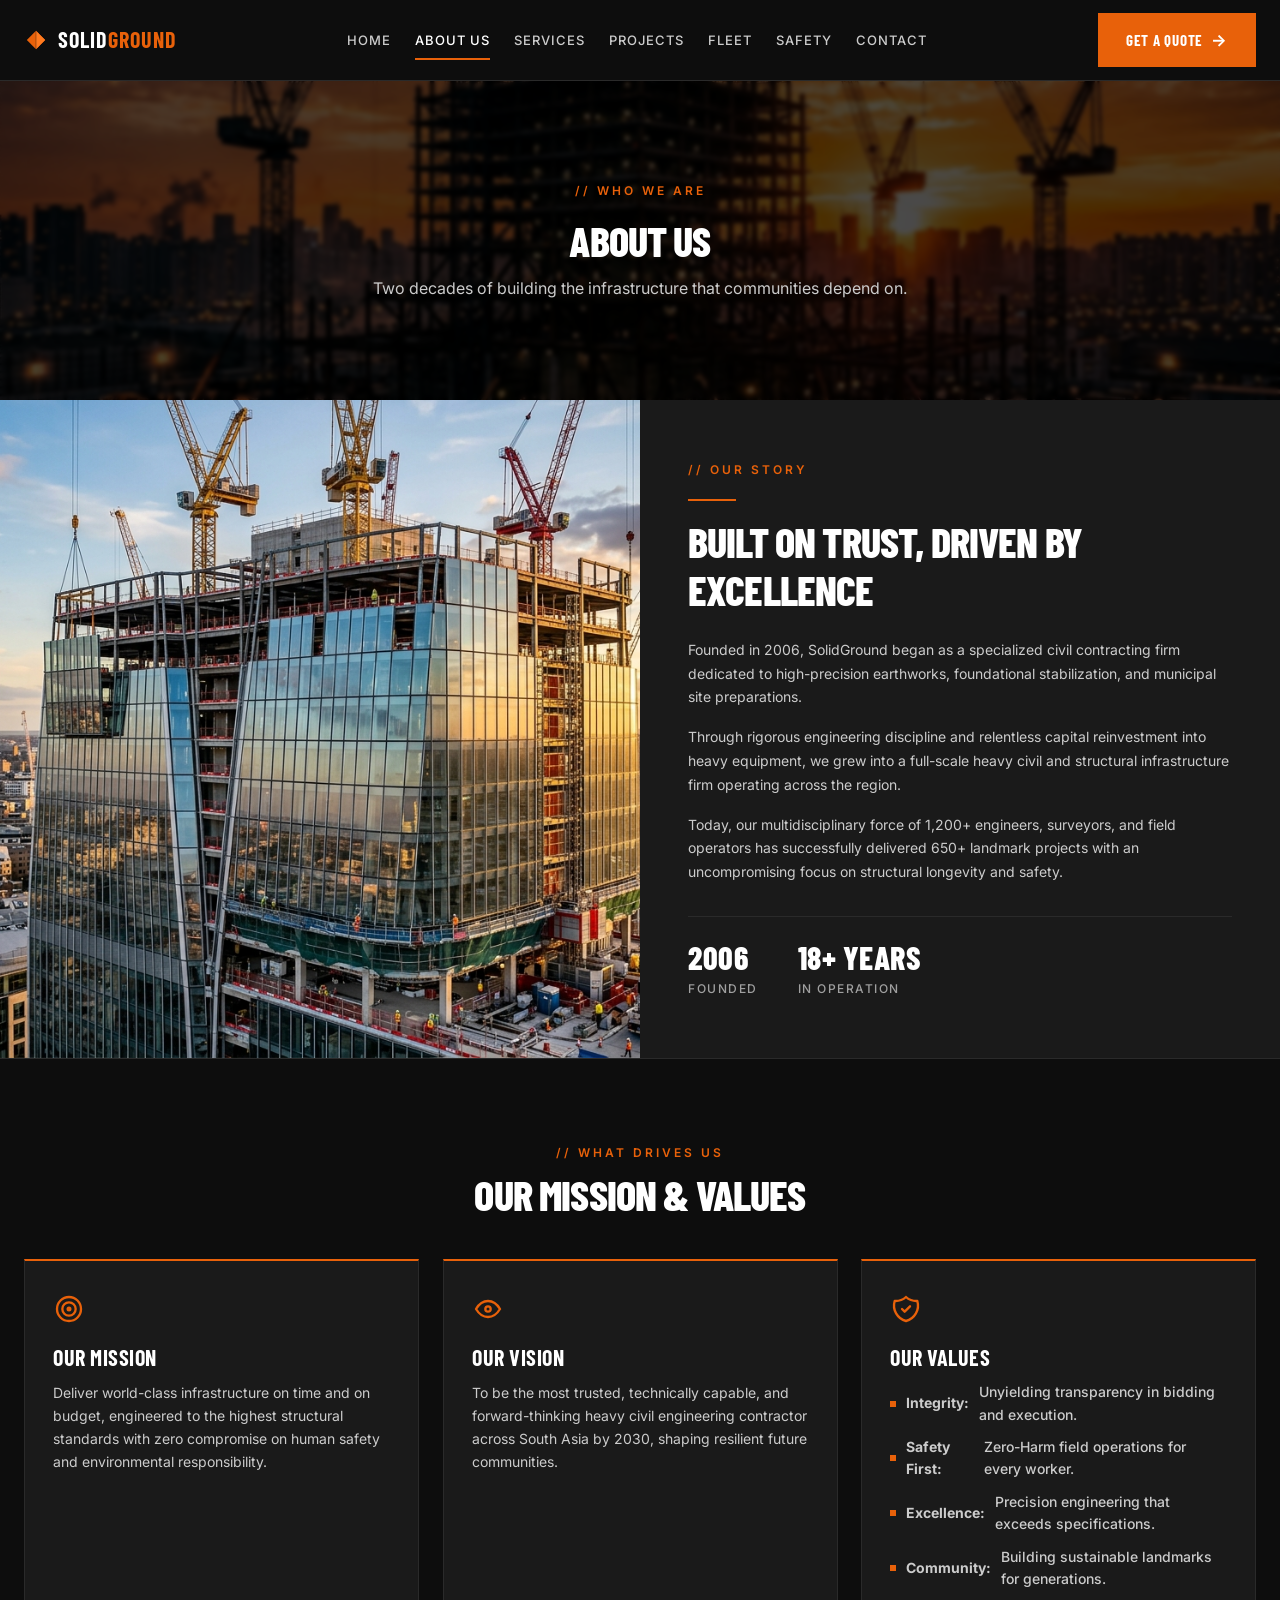
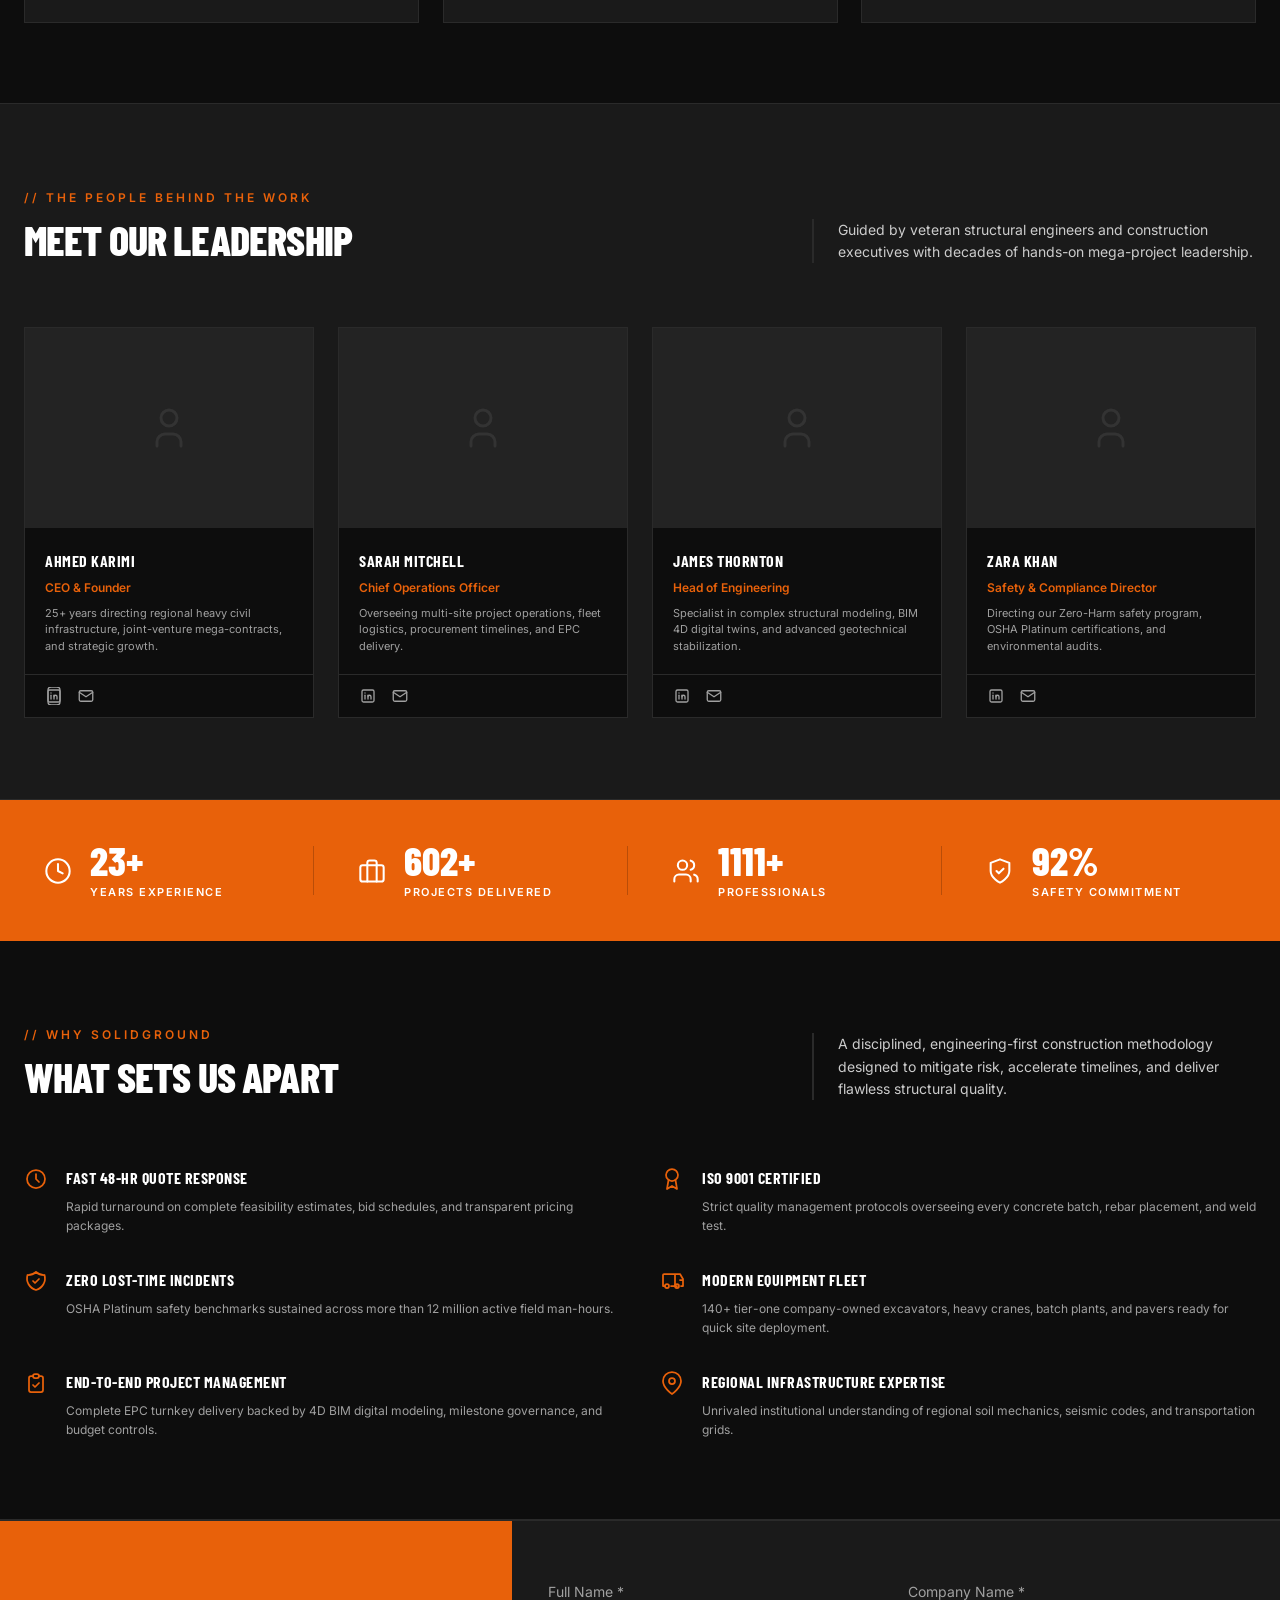
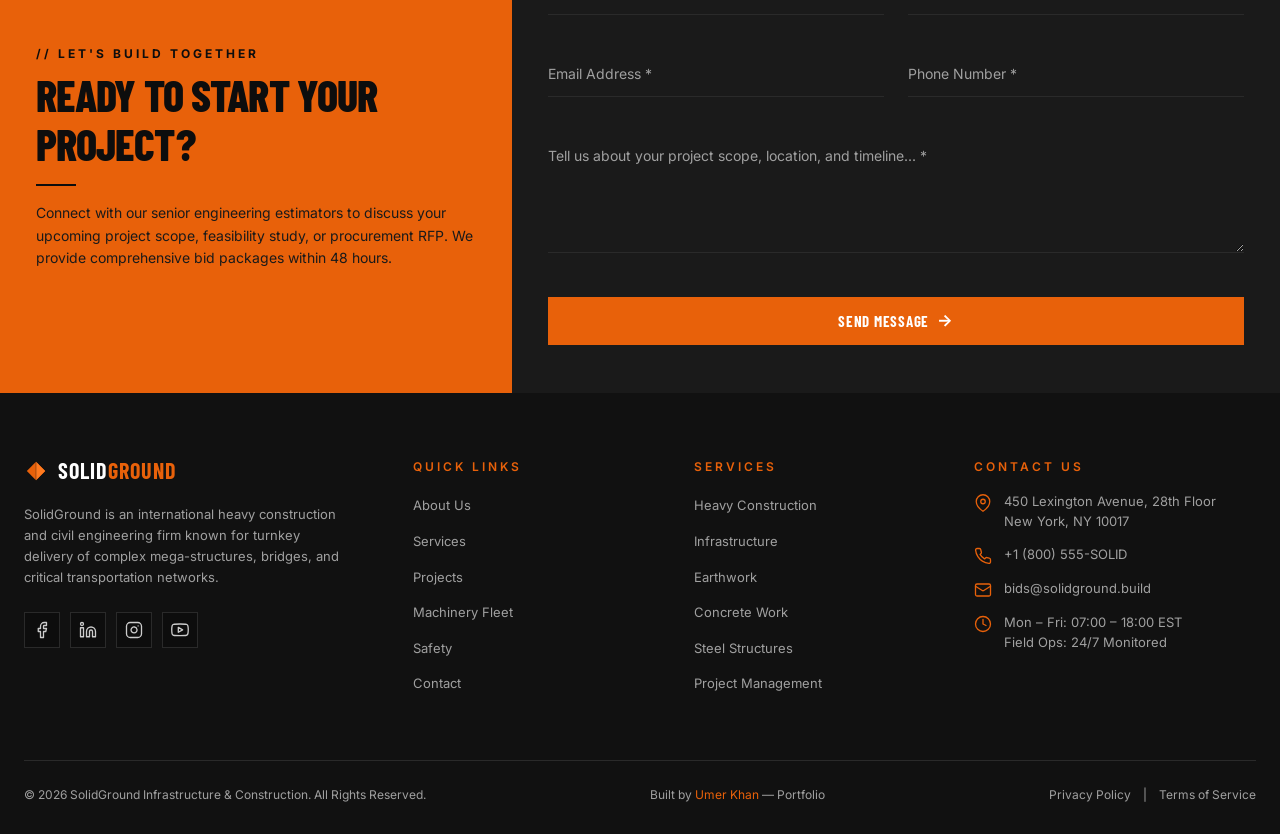
==== about.html @ 52dd91c5 "About Us page complete" ====
<!DOCTYPE html>
<html lang="en">
<head>
  <meta charset="UTF-8">
  <meta name="viewport" content="width=device-width, initial-scale=1.0">
  <title>About Us | SolidGround Infrastructure &amp; Construction</title>
  <meta name="description" content="Discover SolidGround's heritage, executive leadership, safety culture, and core mission to engineer landmark heavy civil infrastructure across the region.">
  
  <!-- Favicon -->
  <link rel="icon" type="image/svg+xml" href="assets/icons/favicon.svg">
  
  <!-- Design System CSS -->
  <link rel="stylesheet" href="css/variables.css">
  <link rel="stylesheet" href="css/base.css">
  <link rel="stylesheet" href="css/layout.css">
  <link rel="stylesheet" href="css/components.css">
  <link rel="stylesheet" href="css/animations.css">
</head>
<body>
  <!-- Page Loader -->
  <div id="page-loader" class="page-loader">
    <div class="loader-content">
      <div class="loader-brand">SOLIDGROUND</div>
      <div class="loader-line"></div>
    </div>
  </div>

  <!-- Sticky Header / Nav -->
  <header class="site-header">
    <div class="container nav-inner">
      <a href="index.html" class="brand-logo">
        <span class="logo-icon">
          <svg viewBox="0 0 24 24" width="22" height="22" fill="none">
            <polygon points="12,2 22,12 12,22 2,12" fill="#E8610A"></polygon>
            <polygon points="12,2 22,12 12,22" fill="#FF7A1F"></polygon>
            <line x1="12" y1="2" x2="12" y2="22" stroke="#0D0D0D" stroke-width="1.2" opacity="0.3"></line>
          </svg>
        </span>
        <span><span class="brand-solid">SOLID</span><span class="brand-ground">GROUND</span></span>
      </a>

      <nav class="nav-menu">
        <a href="index.html" class="nav-link">HOME</a>
        <a href="about.html" class="nav-link active">ABOUT US</a>
        <a href="capabilities.html" class="nav-link">SERVICES</a>
        <a href="projects.html" class="nav-link">PROJECTS</a>
        <a href="fleet.html" class="nav-link">FLEET</a>
        <a href="capabilities.html#safety-metrics" class="nav-link">SAFETY</a>
        <a href="request-a-bid.html" class="nav-link">CONTACT</a>
      </nav>

      <div class="nav-actions">
        <a href="request-a-bid.html" class="btn btn-primary btn-quote">GET A QUOTE</a>
        <button class="nav-toggle" aria-label="Toggle Menu">
          <span></span>
          <span></span>
          <span></span>
        </button>
      </div>
    </div>
  </header>

  <!-- Mobile Overlay Menu -->
  <div class="mobile-nav-overlay">
    <button class="mobile-nav-close" aria-label="Close Menu">✕</button>
    <a href="index.html" class="brand-logo" style="margin-bottom: var(--space-lg);">
      <span class="logo-icon">
        <svg viewBox="0 0 24 24" width="24" height="24" fill="none">
          <polygon points="12,2 22,12 12,22 2,12" fill="#E8610A"></polygon>
          <polygon points="12,2 22,12 12,22" fill="#FF7A1F"></polygon>
          <line x1="12" y1="2" x2="12" y2="22" stroke="#0D0D0D" stroke-width="1.2" opacity="0.3"></line>
        </svg>
      </span>
      <span><span class="brand-solid">SOLID</span><span class="brand-ground">GROUND</span></span>
    </a>
    <nav class="mobile-nav-links">
      <a href="index.html" class="nav-link">HOME</a>
      <a href="about.html" class="nav-link active">ABOUT US</a>
      <a href="capabilities.html" class="nav-link">SERVICES</a>
      <a href="projects.html" class="nav-link">PROJECTS</a>
      <a href="fleet.html" class="nav-link">FLEET</a>
      <a href="capabilities.html#safety-metrics" class="nav-link">SAFETY</a>
      <a href="request-a-bid.html" class="nav-link">CONTACT</a>
    </nav>
    <a href="request-a-bid.html" class="btn btn-primary" style="width: 100%; max-width: 280px; text-align: center;">GET A QUOTE</a>
  </div>

  <!-- Main Content -->
  <main id="main-content">

    <!-- SECTION 1 — PAGE HERO BANNER -->
    <section class="about-hero-banner" id="about-hero">
      <div class="about-hero-overlay"></div>
      <div class="about-hero-content reveal-on-scroll">
        <span class="eyebrow">// WHO WE ARE</span>
        <h1 class="section-title">ABOUT US</h1>
        <p>Two decades of building the infrastructure that communities depend on.</p>
      </div>
    </section>

    <!-- SECTION 2 — COMPANY STORY (TWO-COLUMN) -->
    <section class="story-section" id="story">
      <div class="story-grid">
        <!-- Left Column (50%): Large Construction Photo -->
        <div class="story-image-wrap reveal-on-scroll">
          <img src="assets/images/project-highrise.jpg" alt="SolidGround structural high-rise tower engineering site" loading="lazy">
        </div>

        <!-- Right Column (50%): Content & Stats -->
        <div class="story-content-wrap reveal-on-scroll reveal-delay-1">
          <span class="eyebrow">// OUR STORY</span>
          <div class="story-rule"></div>
          <h2 class="section-title">BUILT ON TRUST, DRIVEN BY EXCELLENCE</h2>
          
          <p>
            Founded in 2006, SolidGround began as a specialized civil contracting firm dedicated to high-precision earthworks, foundational stabilization, and municipal site preparations.
          </p>
          <p>
            Through rigorous engineering discipline and relentless capital reinvestment into heavy equipment, we grew into a full-scale heavy civil and structural infrastructure firm operating across the region.
          </p>
          <p>
            Today, our multidisciplinary force of 1,200+ engineers, surveyors, and field operators has successfully delivered 650+ landmark projects with an uncompromising focus on structural longevity and safety.
          </p>

          <!-- Bottom Inline Stats -->
          <div class="story-stats-row">
            <div class="story-stat-item">
              <span class="story-stat-val">2006</span>
              <span class="story-stat-lbl">FOUNDED</span>
            </div>
            <div class="story-stat-item">
              <span class="story-stat-val">18+ YEARS</span>
              <span class="story-stat-lbl">IN OPERATION</span>
            </div>
          </div>
        </div>
      </div>
    </section>

    <!-- SECTION 3 — MISSION, VISION, VALUES (3 CARDS) -->
    <section class="mission-section" id="mission-values">
      <div class="container">
        <div style="text-align: center; max-width: 720px; margin: 0 auto;" class="reveal-on-scroll">
          <span class="eyebrow">// WHAT DRIVES US</span>
          <h2 class="section-title">OUR MISSION &amp; VALUES</h2>
        </div>

        <div class="mission-grid">
          <!-- Card 1: Mission -->
          <div class="mission-card reveal-on-scroll reveal-delay-1">
            <div class="mission-card-icon">
              <!-- Tabler ti-target SVG -->
              <svg viewBox="0 0 24 24" fill="none" stroke="currentColor" stroke-linecap="round" stroke-linejoin="round">
                <circle cx="12" cy="12" r="1"></circle>
                <circle cx="12" cy="12" r="5"></circle>
                <circle cx="12" cy="12" r="9"></circle>
              </svg>
            </div>
            <h3>Our Mission</h3>
            <p>
              Deliver world-class infrastructure on time and on budget, engineered to the highest structural standards with zero compromise on human safety and environmental responsibility.
            </p>
          </div>

          <!-- Card 2: Vision -->
          <div class="mission-card reveal-on-scroll reveal-delay-2">
            <div class="mission-card-icon">
              <!-- Tabler ti-eye SVG -->
              <svg viewBox="0 0 24 24" fill="none" stroke="currentColor" stroke-linecap="round" stroke-linejoin="round">
                <path d="M10 12a2 2 0 1 0 4 0a2 2 0 0 0 -4 0"></path>
                <path d="M21 12c-2.4 4 -5.4 6 -9 6c-3.6 0 -6.6 -2 -9 -6c2.4 -4 5.4 -6 9 -6c3.6 0 6.6 2 9 6"></path>
              </svg>
            </div>
            <h3>Our Vision</h3>
            <p>
              To be the most trusted, technically capable, and forward-thinking heavy civil engineering contractor across South Asia by 2030, shaping resilient future communities.
            </p>
          </div>

          <!-- Card 3: Values -->
          <div class="mission-card reveal-on-scroll reveal-delay-3">
            <div class="mission-card-icon">
              <!-- Tabler ti-shield-check SVG -->
              <svg viewBox="0 0 24 24" fill="none" stroke="currentColor" stroke-linecap="round" stroke-linejoin="round">
                <path d="M12 3a12 12 0 0 0 8.5 3a12 12 0 0 1 -8.5 15a12 12 0 0 1 -8.5 -15a12 12 0 0 0 8.5 -3"></path>
                <path d="M9 12l2 2l4 -4"></path>
              </svg>
            </div>
            <h3>Our Values</h3>
            <ul class="mission-values-list">
              <li><strong>Integrity:</strong> Unyielding transparency in bidding and execution.</li>
              <li><strong>Safety First:</strong> Zero-Harm field operations for every worker.</li>
              <li><strong>Excellence:</strong> Precision engineering that exceeds specifications.</li>
              <li><strong>Community:</strong> Building sustainable landmarks for generations.</li>
            </ul>
          </div>
        </div>
      </div>
    </section>

    <!-- SECTION 4 — TEAM (4 CARDS) -->
    <section class="team-section" id="team">
      <div class="container">
        <div class="section-header reveal-on-scroll">
          <div class="section-header-left">
            <span class="eyebrow">// THE PEOPLE BEHIND THE WORK</span>
            <h2 class="section-title">MEET OUR LEADERSHIP</h2>
          </div>
          <div class="section-header-right">
            <p>
              Guided by veteran structural engineers and construction executives with decades of hands-on mega-project leadership.
            </p>
          </div>
        </div>

        <div class="team-grid">
          <!-- Member 1 -->
          <div class="team-card reveal-on-scroll reveal-delay-1">
            <div class="team-card-image">
              <!-- Tabler ti-user SVG 48px in #333 -->
              <svg viewBox="0 0 24 24" fill="none" stroke="currentColor" stroke-linecap="round" stroke-linejoin="round">
                <circle cx="12" cy="7" r="4"></circle>
                <path d="M6 21v-2a4 4 0 0 1 4 -4h4a4 4 0 0 1 4 4v2"></path>
              </svg>
            </div>
            <div class="team-card-body">
              <div class="team-card-name">AHMED KARIMI</div>
              <div class="team-card-role">CEO &amp; Founder</div>
              <div class="team-card-bio">25+ years directing regional heavy civil infrastructure, joint-venture mega-contracts, and strategic growth.</div>
            </div>
            <div class="team-card-footer">
              <a href="https://linkedin.com" target="_blank" rel="noopener" class="team-social-link" aria-label="Ahmed Karimi on LinkedIn">
                <!-- Tabler ti-brand-linkedin SVG -->
                <svg viewBox="0 0 24 24" fill="none" stroke="currentColor" stroke-linecap="round" stroke-linejoin="round">
                  <path d="M4 4a4 4 0 0 1 4 -4h8a4 4 0 0 1 4 4v16a4 4 0 0 1 -4 4h-8a4 4 0 0 1 -4 -4z" fill="none"></path>
                  <rect x="4" y="4" width="16" height="16" rx="2"></rect>
                  <line x1="8" y1="11" x2="8" y2="16"></line>
                  <line x1="8" y1="8" x2="8" y2="8.01"></line>
                  <line x1="12" y1="16" x2="12" y2="11"></line>
                  <path d="M16 16v-3a2 2 0 0 0 -4 0"></path>
                </svg>
              </a>
              <a href="mailto:karimi@solidground.build" class="team-social-link" aria-label="Email Ahmed Karimi">
                <!-- Tabler ti-mail SVG -->
                <svg viewBox="0 0 24 24" fill="none" stroke="currentColor" stroke-linecap="round" stroke-linejoin="round">
                  <rect x="3" y="5" width="18" height="14" rx="2"></rect>
                  <polyline points="3 7 12 13 21 7"></polyline>
                </svg>
              </a>
            </div>
          </div>

          <!-- Member 2 -->
          <div class="team-card reveal-on-scroll reveal-delay-2">
            <div class="team-card-image">
              <!-- Tabler ti-user SVG 48px in #333 -->
              <svg viewBox="0 0 24 24" fill="none" stroke="currentColor" stroke-linecap="round" stroke-linejoin="round">
                <circle cx="12" cy="7" r="4"></circle>
                <path d="M6 21v-2a4 4 0 0 1 4 -4h4a4 4 0 0 1 4 4v2"></path>
              </svg>
            </div>
            <div class="team-card-body">
              <div class="team-card-name">SARAH MITCHELL</div>
              <div class="team-card-role">Chief Operations Officer</div>
              <div class="team-card-bio">Overseeing multi-site project operations, fleet logistics, procurement timelines, and EPC delivery.</div>
            </div>
            <div class="team-card-footer">
              <a href="https://linkedin.com" target="_blank" rel="noopener" class="team-social-link" aria-label="Sarah Mitchell on LinkedIn">
                <svg viewBox="0 0 24 24" fill="none" stroke="currentColor" stroke-linecap="round" stroke-linejoin="round">
                  <rect x="4" y="4" width="16" height="16" rx="2"></rect>
                  <line x1="8" y1="11" x2="8" y2="16"></line>
                  <line x1="8" y1="8" x2="8" y2="8.01"></line>
                  <line x1="12" y1="16" x2="12" y2="11"></line>
                  <path d="M16 16v-3a2 2 0 0 0 -4 0"></path>
                </svg>
              </a>
              <a href="mailto:mitchell@solidground.build" class="team-social-link" aria-label="Email Sarah Mitchell">
                <svg viewBox="0 0 24 24" fill="none" stroke="currentColor" stroke-linecap="round" stroke-linejoin="round">
                  <rect x="3" y="5" width="18" height="14" rx="2"></rect>
                  <polyline points="3 7 12 13 21 7"></polyline>
                </svg>
              </a>
            </div>
          </div>

          <!-- Member 3 -->
          <div class="team-card reveal-on-scroll reveal-delay-3">
            <div class="team-card-image">
              <!-- Tabler ti-user SVG 48px in #333 -->
              <svg viewBox="0 0 24 24" fill="none" stroke="currentColor" stroke-linecap="round" stroke-linejoin="round">
                <circle cx="12" cy="7" r="4"></circle>
                <path d="M6 21v-2a4 4 0 0 1 4 -4h4a4 4 0 0 1 4 4v2"></path>
              </svg>
            </div>
            <div class="team-card-body">
              <div class="team-card-name">JAMES THORNTON</div>
              <div class="team-card-role">Head of Engineering</div>
              <div class="team-card-bio">Specialist in complex structural modeling, BIM 4D digital twins, and advanced geotechnical stabilization.</div>
            </div>
            <div class="team-card-footer">
              <a href="https://linkedin.com" target="_blank" rel="noopener" class="team-social-link" aria-label="James Thornton on LinkedIn">
                <svg viewBox="0 0 24 24" fill="none" stroke="currentColor" stroke-linecap="round" stroke-linejoin="round">
                  <rect x="4" y="4" width="16" height="16" rx="2"></rect>
                  <line x1="8" y1="11" x2="8" y2="16"></line>
                  <line x1="8" y1="8" x2="8" y2="8.01"></line>
                  <line x1="12" y1="16" x2="12" y2="11"></line>
                  <path d="M16 16v-3a2 2 0 0 0 -4 0"></path>
                </svg>
              </a>
              <a href="mailto:thornton@solidground.build" class="team-social-link" aria-label="Email James Thornton">
                <svg viewBox="0 0 24 24" fill="none" stroke="currentColor" stroke-linecap="round" stroke-linejoin="round">
                  <rect x="3" y="5" width="18" height="14" rx="2"></rect>
                  <polyline points="3 7 12 13 21 7"></polyline>
                </svg>
              </a>
            </div>
          </div>

          <!-- Member 4 -->
          <div class="team-card reveal-on-scroll reveal-delay-3">
            <div class="team-card-image">
              <!-- Tabler ti-user SVG 48px in #333 -->
              <svg viewBox="0 0 24 24" fill="none" stroke="currentColor" stroke-linecap="round" stroke-linejoin="round">
                <circle cx="12" cy="7" r="4"></circle>
                <path d="M6 21v-2a4 4 0 0 1 4 -4h4a4 4 0 0 1 4 4v2"></path>
              </svg>
            </div>
            <div class="team-card-body">
              <div class="team-card-name">ZARA KHAN</div>
              <div class="team-card-role">Safety &amp; Compliance Director</div>
              <div class="team-card-bio">Directing our Zero-Harm safety program, OSHA Platinum certifications, and environmental audits.</div>
            </div>
            <div class="team-card-footer">
              <a href="https://linkedin.com" target="_blank" rel="noopener" class="team-social-link" aria-label="Zara Khan on LinkedIn">
                <svg viewBox="0 0 24 24" fill="none" stroke="currentColor" stroke-linecap="round" stroke-linejoin="round">
                  <rect x="4" y="4" width="16" height="16" rx="2"></rect>
                  <line x1="8" y1="11" x2="8" y2="16"></line>
                  <line x1="8" y1="8" x2="8" y2="8.01"></line>
                  <line x1="12" y1="16" x2="12" y2="11"></line>
                  <path d="M16 16v-3a2 2 0 0 0 -4 0"></path>
                </svg>
              </a>
              <a href="mailto:khan@solidground.build" class="team-social-link" aria-label="Email Zara Khan">
                <svg viewBox="0 0 24 24" fill="none" stroke="currentColor" stroke-linecap="round" stroke-linejoin="round">
                  <rect x="3" y="5" width="18" height="14" rx="2"></rect>
                  <polyline points="3 7 12 13 21 7"></polyline>
                </svg>
              </a>
            </div>
          </div>
        </div>
      </div>
    </section>

    <!-- SECTION 5 — STATS STRIP -->
    <section class="stats-strip" id="stats">
      <div class="container">
        <div class="stats-grid-4">
          
          <!-- Stat 1 -->
          <div class="stat-item reveal-on-scroll">
            <div class="stat-icon">
              <svg viewBox="0 0 24 24" width="28" height="28" fill="none" stroke="currentColor" stroke-linecap="round" stroke-linejoin="round">
                <circle cx="12" cy="12" r="10"></circle>
                <polyline points="12 6 12 12 16 14"></polyline>
              </svg>
            </div>
            <div class="stat-content">
              <div class="stat-num" data-target="25" data-suffix="+">0+</div>
              <div class="stat-lbl">YEARS EXPERIENCE</div>
            </div>
          </div>

          <!-- Stat 2 -->
          <div class="stat-item reveal-on-scroll reveal-delay-1">
            <div class="stat-icon">
              <svg viewBox="0 0 24 24" width="28" height="28" fill="none" stroke="currentColor" stroke-linecap="round" stroke-linejoin="round">
                <rect x="2" y="7" width="20" height="14" rx="2" ry="2"></rect>
                <path d="M16 21V5a2 2 0 0 0-2-2h-4a2 2 0 0 0-2 2v16"></path>
              </svg>
            </div>
            <div class="stat-content">
              <div class="stat-num" data-target="650" data-suffix="+">0+</div>
              <div class="stat-lbl">PROJECTS DELIVERED</div>
            </div>
          </div>

          <!-- Stat 3 -->
          <div class="stat-item reveal-on-scroll reveal-delay-2">
            <div class="stat-icon">
              <svg viewBox="0 0 24 24" width="28" height="28" fill="none" stroke="currentColor" stroke-linecap="round" stroke-linejoin="round">
                <path d="M16 21v-2a4 4 0 0 0-4-4H6a4 4 0 0 0-4 4v2"></path>
                <circle cx="9" cy="7" r="4"></circle>
                <path d="M22 21v-2a4 4 0 0 0-3-3.87"></path>
                <path d="M16 3.13a4 4 0 0 1 0 7.75"></path>
              </svg>
            </div>
            <div class="stat-content">
              <div class="stat-num" data-target="1200" data-suffix="+">0+</div>
              <div class="stat-lbl">PROFESSIONALS</div>
            </div>
          </div>

          <!-- Stat 4 -->
          <div class="stat-item reveal-on-scroll reveal-delay-3">
            <div class="stat-icon">
              <svg viewBox="0 0 24 24" width="28" height="28" fill="none" stroke="currentColor" stroke-linecap="round" stroke-linejoin="round">
                <path d="M12 22s8-4 8-10V5l-8-3-8 3v7c0 6 8 10 8 10z"></path>
                <path d="m9 12 2 2 4-4"></path>
              </svg>
            </div>
            <div class="stat-content">
              <div class="stat-num" data-target="100" data-suffix="%">0%</div>
              <div class="stat-lbl">SAFETY COMMITMENT</div>
            </div>
          </div>

        </div>
      </div>
    </section>

    <!-- SECTION 6 — WHY CHOOSE US -->
    <section class="why-choose-section" id="why-choose-us">
      <div class="container">
        <div class="section-header reveal-on-scroll">
          <div class="section-header-left">
            <span class="eyebrow">// WHY SOLIDGROUND</span>
            <h2 class="section-title">WHAT SETS US APART</h2>
          </div>
          <div class="section-header-right">
            <p>
              A disciplined, engineering-first construction methodology designed to mitigate risk, accelerate timelines, and deliver flawless structural quality.
            </p>
          </div>
        </div>

        <div class="why-choose-grid">
          <!-- Item 1: Fast 48-hr Quote Response -->
          <div class="why-choose-item reveal-on-scroll reveal-delay-1">
            <div class="why-choose-icon">
              <!-- Tabler ti-clock-24 / ti-bolt -->
              <svg viewBox="0 0 24 24" fill="none" stroke="currentColor" stroke-linecap="round" stroke-linejoin="round">
                <circle cx="12" cy="12" r="9"></circle>
                <polyline points="12 7 12 12 15 15"></polyline>
              </svg>
            </div>
            <div class="why-choose-text">
              <div class="why-choose-title">FAST 48-HR QUOTE RESPONSE</div>
              <div class="why-choose-desc">Rapid turnaround on complete feasibility estimates, bid schedules, and transparent pricing packages.</div>
            </div>
          </div>

          <!-- Item 2: ISO 9001 Certified -->
          <div class="why-choose-item reveal-on-scroll reveal-delay-2">
            <div class="why-choose-icon">
              <!-- Tabler ti-certificate / ti-award -->
              <svg viewBox="0 0 24 24" fill="none" stroke="currentColor" stroke-linecap="round" stroke-linejoin="round">
                <circle cx="12" cy="8" r="6"></circle>
                <path d="M15.477 12.89 17 22l-5-3-5 3 1.523-9.11"></path>
              </svg>
            </div>
            <div class="why-choose-text">
              <div class="why-choose-title">ISO 9001 CERTIFIED</div>
              <div class="why-choose-desc">Strict quality management protocols overseeing every concrete batch, rebar placement, and weld test.</div>
            </div>
          </div>

          <!-- Item 3: Zero Lost-Time Incidents -->
          <div class="why-choose-item reveal-on-scroll reveal-delay-3">
            <div class="why-choose-icon">
              <!-- Tabler ti-shield-check -->
              <svg viewBox="0 0 24 24" fill="none" stroke="currentColor" stroke-linecap="round" stroke-linejoin="round">
                <path d="M12 3a12 12 0 0 0 8.5 3a12 12 0 0 1 -8.5 15a12 12 0 0 1 -8.5 -15a12 12 0 0 0 8.5 -3"></path>
                <path d="M9 12l2 2l4 -4"></path>
              </svg>
            </div>
            <div class="why-choose-text">
              <div class="why-choose-title">ZERO LOST-TIME INCIDENTS</div>
              <div class="why-choose-desc">OSHA Platinum safety benchmarks sustained across more than 12 million active field man-hours.</div>
            </div>
          </div>

          <!-- Item 4: Modern Equipment Fleet -->
          <div class="why-choose-item reveal-on-scroll reveal-delay-1">
            <div class="why-choose-icon">
              <!-- Tabler ti-truck -->
              <svg viewBox="0 0 24 24" fill="none" stroke="currentColor" stroke-linecap="round" stroke-linejoin="round">
                <circle cx="7" cy="17" r="2"></circle>
                <circle cx="17" cy="17" r="2"></circle>
                <path d="M5 17H3v-11a1 1 0 0 1 1-1h11v12m-4 0h6m4 0h2v-6h-3m-5-6h5l3 5v1"></path>
              </svg>
            </div>
            <div class="why-choose-text">
              <div class="why-choose-title">MODERN EQUIPMENT FLEET</div>
              <div class="why-choose-desc">140+ tier-one company-owned excavators, heavy cranes, batch plants, and pavers ready for quick site deployment.</div>
            </div>
          </div>

          <!-- Item 5: End-to-End Project Management -->
          <div class="why-choose-item reveal-on-scroll reveal-delay-2">
            <div class="why-choose-icon">
              <!-- Tabler ti-clipboard-list -->
              <svg viewBox="0 0 24 24" fill="none" stroke="currentColor" stroke-linecap="round" stroke-linejoin="round">
                <path d="M9 5H7a2 2 0 0 0-2 2v12a2 2 0 0 0 2 2h10a2 2 0 0 0 2-2V7a2 2 0 0 0-2-2h-2"></path>
                <rect x="9" y="3" width="6" height="4" rx="2"></rect>
                <path d="m9 14 2 2 4-4"></path>
              </svg>
            </div>
            <div class="why-choose-text">
              <div class="why-choose-title">END-TO-END PROJECT MANAGEMENT</div>
              <div class="why-choose-desc">Complete EPC turnkey delivery backed by 4D BIM digital modeling, milestone governance, and budget controls.</div>
            </div>
          </div>

          <!-- Item 6: Regional Infrastructure Expertise -->
          <div class="why-choose-item reveal-on-scroll reveal-delay-3">
            <div class="why-choose-icon">
              <!-- Tabler ti-map-pin -->
              <svg viewBox="0 0 24 24" fill="none" stroke="currentColor" stroke-linecap="round" stroke-linejoin="round">
                <path d="M21 10c0 7-9 13-9 13s-9-6-9-13a9 9 0 0 1 18 0z"></path>
                <circle cx="12" cy="10" r="3"></circle>
              </svg>
            </div>
            <div class="why-choose-text">
              <div class="why-choose-title">REGIONAL INFRASTRUCTURE EXPERTISE</div>
              <div class="why-choose-desc">Unrivaled institutional understanding of regional soil mechanics, seismic codes, and transportation grids.</div>
            </div>
          </div>
        </div>
      </div>
    </section>

    <!-- SECTION 7 — CTA BANNER -->
    <section class="contact-cta-section" id="contact-cta">
      <div class="contact-split-wrap">
        
        <!-- Left Column (40% - Orange Background) -->
        <div class="contact-split-left reveal-on-scroll">
          <span class="eyebrow-dark">// LET'S BUILD TOGETHER</span>
          <h2 class="section-title-dark">READY TO START YOUR PROJECT?</h2>
          <div class="rule-dark"></div>
          <p>
            Connect with our senior engineering estimators to discuss your upcoming project scope, feasibility study, or procurement RFP. We provide comprehensive bid packages within 48 hours.
          </p>
        </div>

        <!-- Right Column (60% - Dark-2 Background) -->
        <div class="contact-split-right reveal-on-scroll reveal-delay-1">
          
          <form id="home-contact-form" novalidate>
            <!-- 2x2 Grid -->
            <div class="input-grid-2x2">
              <div class="form-group-minimal">
                <input type="text" id="contact-name" class="form-input-minimal" placeholder="Full Name *" required>
                <div class="form-error-msg">Please enter your full name</div>
              </div>

              <div class="form-group-minimal">
                <input type="text" id="contact-company" class="form-input-minimal" placeholder="Company Name *" required>
                <div class="form-error-msg">Please enter company name</div>
              </div>

              <div class="form-group-minimal">
                <input type="email" id="contact-email" class="form-input-minimal" placeholder="Email Address *" required>
                <div class="form-error-msg">Please provide a valid work email</div>
              </div>

              <div class="form-group-minimal">
                <input type="tel" id="contact-phone" class="form-input-minimal" placeholder="Phone Number *" required>
                <div class="form-error-msg">Please enter phone number</div>
              </div>
            </div>

            <!-- Full-width Textarea -->
            <div class="form-group-minimal">
              <textarea id="contact-message" class="form-textarea-minimal" placeholder="Tell us about your project scope, location, and timeline... *" required></textarea>
              <div class="form-error-msg">Please describe your project scope (min 10 characters)</div>
            </div>

            <!-- Submit Button -->
            <button type="submit" class="btn btn-primary" style="width: 100%;">SEND MESSAGE</button>
          </form>

          <!-- Confirmation Success Box -->
          <div id="contact-success-box" class="form-success-box">
            <svg viewBox="0 0 24 24" width="48" height="48" fill="none" stroke="#E8610A" stroke-width="2" style="margin: 0 auto 12px;">
              <path d="M22 11.08V12a10 10 0 1 1-5.93-9.14"></path>
              <polyline points="22 4 12 14.01 9 11.01"></polyline>
            </svg>
            <h3>MESSAGE RECEIVED</h3>
            <p>Thank you for contacting SolidGround. A senior engineering estimator will review your specifications and reach out within 24 hours.</p>
          </div>

        </div>

      </div>
    </section>

  </main>

  <!-- Site Footer -->
  <footer class="site-footer">
    <div class="container">
      <div class="footer-top">
        <!-- Col 1: Logo + Desc + Socials -->
        <div class="footer-col">
          <a href="index.html" class="brand-logo" style="margin-bottom: 8px;">
            <span class="logo-icon">
              <svg viewBox="0 0 24 24" width="22" height="22" fill="none">
                <polygon points="12,2 22,12 12,22 2,12" fill="#E8610A"></polygon>
                <polygon points="12,2 22,12 12,22" fill="#FF7A1F"></polygon>
                <line x1="12" y1="2" x2="12" y2="22" stroke="#0D0D0D" stroke-width="1.2" opacity="0.3"></line>
              </svg>
            </span>
            <span><span class="brand-solid">SOLID</span><span class="brand-ground">GROUND</span></span>
          </a>
          <p class="footer-desc">
            SolidGround is an international heavy construction and civil engineering firm known for turnkey delivery of complex mega-structures, bridges, and critical transportation networks.
          </p>
          <div class="social-links">
            <a href="#" class="social-box" aria-label="Facebook">
              <svg viewBox="0 0 24 24" fill="none" stroke="currentColor" stroke-width="1.75" stroke-linecap="round" stroke-linejoin="round">
                <path d="M18 2h-3a5 5 0 0 0-5 5v3H7v4h3v8h4v-8h3l1-4h-4V7a1 1 0 0 1 1-1h3z"></path>
              </svg>
            </a>
            <a href="#" class="social-box" aria-label="LinkedIn">
              <svg viewBox="0 0 24 24" fill="none" stroke="currentColor" stroke-width="1.75" stroke-linecap="round" stroke-linejoin="round">
                <path d="M16 8a6 6 0 0 1 6 6v7h-4v-7a2 2 0 0 0-2-2 2 2 0 0 0-2 2v7h-4v-7a6 6 0 0 1 6-6z"></path>
                <rect x="2" y="9" width="4" height="12"></rect>
                <circle cx="4" cy="4" r="2"></circle>
              </svg>
            </a>
            <a href="#" class="social-box" aria-label="Instagram">
              <svg viewBox="0 0 24 24" fill="none" stroke="currentColor" stroke-width="1.75" stroke-linecap="round" stroke-linejoin="round">
                <rect x="2" y="2" width="20" height="20" rx="5" ry="5"></rect>
                <path d="M16 11.37A4 4 0 1 1 12.63 8 4 4 0 0 1 16 11.37z"></path>
                <line x1="17.5" y1="6.5" x2="17.51" y2="6.5"></line>
              </svg>
            </a>
            <a href="#" class="social-box" aria-label="YouTube">
              <svg viewBox="0 0 24 24" fill="none" stroke="currentColor" stroke-width="1.75" stroke-linecap="round" stroke-linejoin="round">
                <path d="M22.54 6.42a2.78 2.78 0 0 0-1.94-2C18.88 4 12 4 12 4s-6.88 0-8.6.46a2.78 2.78 0 0 0-1.94 2A29 29 0 0 0 1 11.75a29 29 0 0 0 .46 5.33A2.78 2.78 0 0 0 3.4 19c1.72.46 8.6.46 8.6.46s6.88 0 8.6-.46a2.78 2.78 0 0 0 1.94-2 29 29 0 0 0 .46-5.25 29 29 0 0 0-.46-5.33z"></path>
                <polygon points="9.75 15.02 15.5 11.75 9.75 8.48 9.75 15.02"></polygon>
              </svg>
            </a>
          </div>
        </div>

        <!-- Col 2: Quick Links -->
        <div class="footer-col">
          <span class="eyebrow" style="margin-bottom: var(--space-sm);">QUICK LINKS</span>
          <ul class="footer-links">
            <li><a href="about.html">About Us</a></li>
            <li><a href="capabilities.html">Services</a></li>
            <li><a href="projects.html">Projects</a></li>
            <li><a href="fleet.html">Machinery Fleet</a></li>
            <li><a href="capabilities.html#safety-metrics">Safety</a></li>
            <li><a href="request-a-bid.html">Contact</a></li>
          </ul>
        </div>

        <!-- Col 3: Services -->
        <div class="footer-col">
          <span class="eyebrow" style="margin-bottom: var(--space-sm);">SERVICES</span>
          <ul class="footer-links">
            <li><a href="capabilities.html">Heavy Construction</a></li>
            <li><a href="capabilities.html">Infrastructure</a></li>
            <li><a href="capabilities.html">Earthwork</a></li>
            <li><a href="capabilities.html">Concrete Work</a></li>
            <li><a href="capabilities.html">Steel Structures</a></li>
            <li><a href="capabilities.html">Project Management</a></li>
          </ul>
        </div>

        <!-- Col 4: Contact Us -->
        <div class="footer-col">
          <span class="eyebrow" style="margin-bottom: var(--space-sm);">CONTACT US</span>
          <div class="footer-contact-list">
            <div class="footer-contact-item">
              <span class="contact-icon">
                <svg viewBox="0 0 24 24" fill="none" stroke="currentColor" stroke-width="1.75" stroke-linecap="round" stroke-linejoin="round">
                  <path d="M21 10c0 7-9 13-9 13s-9-6-9-13a9 9 0 0 1 18 0z"></path>
                  <circle cx="12" cy="10" r="3"></circle>
                </svg>
              </span>
              <span>450 Lexington Avenue, 28th Floor<br>New York, NY 10017</span>
            </div>
            <div class="footer-contact-item">
              <span class="contact-icon">
                <svg viewBox="0 0 24 24" fill="none" stroke="currentColor" stroke-width="1.75" stroke-linecap="round" stroke-linejoin="round">
                  <path d="M22 16.92v3a2 2 0 0 1-2.18 2 19.79 19.79 0 0 1-8.63-3.07 19.5 19.5 0 0 1-6-6 19.79 19.79 0 0 1-3.07-8.67A2 2 0 0 1 4.11 2h3a2 2 0 0 1 2 1.72 12.84 12.84 0 0 0 .7 2.81 2 2 0 0 1-.45 2.11L8.09 9.91a16 16 0 0 0 6 6l1.27-1.27a2 2 0 0 1 2.11-.45 12.84 12.84 0 0 0 2.81.7A2 2 0 0 1 22 16.92z"></path>
                </svg>
              </span>
              <a href="tel:+18005557654">+1 (800) 555-SOLID</a>
            </div>
            <div class="footer-contact-item">
              <span class="contact-icon">
                <svg viewBox="0 0 24 24" fill="none" stroke="currentColor" stroke-width="1.75" stroke-linecap="round" stroke-linejoin="round">
                  <rect x="2" y="4" width="20" height="16" rx="2"></rect>
                  <path d="m22 7-8.97 5.7a1.94 1.94 0 0 1-2.06 0L2 7"></path>
                </svg>
              </span>
              <a href="mailto:bids@solidground.build">bids@solidground.build</a>
            </div>
            <div class="footer-contact-item">
              <span class="contact-icon">
                <svg viewBox="0 0 24 24" fill="none" stroke="currentColor" stroke-width="1.75" stroke-linecap="round" stroke-linejoin="round">
                  <circle cx="12" cy="12" r="10"></circle>
                  <polyline points="12 6 12 12 16 14"></polyline>
                </svg>
              </span>
              <span>Mon – Fri: 07:00 – 18:00 EST<br>Field Ops: 24/7 Monitored</span>
            </div>
          </div>
        </div>
      </div>

      <!-- Divider -->
      <div class="footer-divider"></div>

      <!-- Bottom Bar -->
      <div class="footer-bottom">
        <div>
          &copy; 2026 SolidGround Infrastructure &amp; Construction. All Rights Reserved.
        </div>
        <div class="footer-credit">
          Built by <a href="https://github.com/umerkhan6967" target="_blank" rel="noopener">Umer Khan</a> — Portfolio
        </div>
        <div class="footer-bottom-links">
          <a href="privacy-policy.html">Privacy Policy</a>
          <span>|</span>
          <a href="terms-of-service.html">Terms of Service</a>
        </div>
      </div>
    </div>
  </footer>

  <!-- Scripts -->
  <script src="js/loader.js"></script>
  <script src="js/nav.js"></script>
  <script src="js/main.js"></script>
</body>
</html>
---- css/variables.css ----
:root {
  /* Colors */
  --color-dark: #0D0D0D;
  --color-dark-2: #1A1A1A;
  --color-dark-3: #232323;
  --color-orange: #E8610A;
  --color-orange-hover: #FF7A1F;
  --color-white: #FFFFFF;
  --color-grey: #A0A0A0;
  --color-grey-light: #CCCCCC;
  --color-border: #2A2A2A;

  /* Typography */
  --font-display: 'Barlow Condensed', sans-serif;
  --font-body: 'Inter', sans-serif;

  /* Spacing scale (8px base) */
  --space-xs: 8px;
  --space-sm: 16px;
  --space-md: 24px;
  --space-lg: 40px;
  --space-xl: 64px;
  --space-2xl: 96px;
  --space-3xl: 128px;

  /* Transitions */
  --transition-fast: 0.2s ease;
  --transition-base: 0.3s ease;

  /* Border radius — sharp, industrial */
  --radius-sm: 4px;
  --radius-btn: 0px;
}
---- css/base.css ----
@import url('https://fonts.googleapis.com/css2?family=Barlow+Condensed:wght@600;700;800&family=Inter:wght@400;500;600&display=swap');

/* CSS Reset */
*, *::before, *::after {
  box-sizing: border-box;
  margin: 0;
  padding: 0;
}

html {
  scroll-behavior: smooth;
  font-size: 16px;
}

body {
  background-color: var(--color-dark);
  color: var(--color-white);
  font-family: var(--font-body);
  line-height: 1.6;
  -webkit-font-smoothing: antialiased;
  -moz-osx-font-smoothing: grayscale;
  overflow-x: hidden;
  min-height: 100vh;
}

/* Headings */
h1, h2, h3, h4, h5, h6 {
  font-family: var(--font-display);
  text-transform: uppercase;
  font-weight: 700;
  letter-spacing: -0.02em;
  line-height: 1.1;
  color: var(--color-white);
}

h1 {
  font-size: clamp(36px, 5vw, 64px);
  font-weight: 800;
}

h2 {
  font-size: clamp(28px, 3.5vw, 44px);
  font-weight: 800;
}

h3 {
  font-size: clamp(20px, 2.5vw, 28px);
  font-weight: 700;
}

h4 {
  font-size: clamp(16px, 2vw, 22px);
  font-weight: 700;
}

p {
  color: var(--color-grey);
  font-size: 0.95rem;
}

a {
  color: inherit;
  text-decoration: none;
  transition: color var(--transition-fast);
}

img, video {
  max-width: 100%;
  height: auto;
  display: block;
}

svg {
  display: block;
  flex-shrink: 0;
}

ul, ol {
  list-style: none;
}

/* Reusable Typography Classes */
.eyebrow {
  font-size: 12px;
  letter-spacing: 3px;
  color: var(--color-orange);
  font-weight: 600;
  text-transform: uppercase;
  display: inline-flex;
  align-items: center;
  gap: var(--space-xs);
  margin-bottom: var(--space-xs);
}

.section-title {
  font-size: clamp(28px, 3.5vw, 42px);
  font-weight: 800;
  font-family: var(--font-display);
  text-transform: uppercase;
  color: var(--color-white);
  line-height: 1.15;
  letter-spacing: -0.02em;
}

/* Button Base Styles */
.btn {
  display: inline-flex;
  align-items: center;
  justify-content: center;
  gap: var(--space-xs);
  padding: 13px 26px;
  border-radius: var(--radius-btn);
  font-family: var(--font-display);
  font-size: 15px;
  font-weight: 700;
  letter-spacing: 0.05em;
  text-transform: uppercase;
  cursor: pointer;
  transition: all var(--transition-fast);
  border: none;
  position: relative;
  text-decoration: none;
}

.btn::after {
  content: "→";
  font-family: var(--font-body);
  font-size: 1.1em;
  line-height: 1;
  transition: transform var(--transition-fast);
}

.btn:hover::after {
  transform: translateX(4px);
}

.btn-primary {
  background-color: var(--color-orange);
  color: var(--color-white);
  border: 2px solid var(--color-orange);
}

.btn-primary:hover {
  background-color: var(--color-orange-hover);
  border-color: var(--color-orange-hover);
  color: var(--color-white);
}

.btn-outline {
  background-color: transparent;
  color: var(--color-white);
  border: 2px solid var(--color-white);
}

.btn-outline:hover {
  background-color: var(--color-white);
  color: var(--color-dark);
}

.btn-outline-orange {
  background-color: transparent;
  color: var(--color-orange);
  border: 2px solid var(--color-orange);
}

.btn-outline-orange:hover {
  background-color: var(--color-orange);
  color: var(--color-white);
}

.btn-no-arrow::after {
  display: none;
}

.btn-sm {
  padding: 8px 18px;
  font-size: 13px;
}
---- css/layout.css ----
/* ==========================================================================
   SolidGround Design System — Responsive Layout & Grid CSS
   ========================================================================== */

/* Container & Layout Constraints */
.container {
  width: 100%;
  max-width: 1280px;
  margin-left: auto;
  margin-right: auto;
  padding-left: 24px;
  padding-right: 24px;
}

@media (max-width: 768px) {
  .container {
    padding-left: 16px;
    padding-right: 16px;
  }
}

.container-fluid {
  width: 100%;
  padding-left: 24px;
  padding-right: 24px;
}

@media (max-width: 768px) {
  .container-fluid {
    padding-left: 16px;
    padding-right: 16px;
  }
}

/* Alternating Section Backgrounds */
.section {
  padding-top: 80px;
  padding-bottom: 80px;
  position: relative;
}

@media (max-width: 992px) {
  .section {
    padding-top: 60px;
    padding-bottom: 60px;
  }
}

@media (max-width: 576px) {
  .section {
    padding-top: 48px;
    padding-bottom: 48px;
  }
}

.section-dark {
  background-color: var(--color-dark);
}

.section-dark-2 {
  background-color: var(--color-dark-2);
}

.section-border-top {
  border-top: 1px solid var(--color-border);
}

.section-border-bottom {
  border-bottom: 1px solid var(--color-border);
}

/* Section Header Layout: Left title + eyebrow, Right description */
.section-header {
  display: flex;
  flex-direction: column;
  gap: var(--space-md);
  margin-bottom: var(--space-xl);
}

@media (min-width: 768px) {
  .section-header {
    flex-direction: row;
    justify-content: space-between;
    align-items: flex-end;
  }

  .section-header-left {
    flex: 1;
    max-width: 60%;
  }

  .section-header-right {
    flex: 1;
    max-width: 36%;
    padding-left: var(--space-md);
    border-left: 2px solid var(--color-border);
  }
}

.section-header-right p {
  color: var(--color-grey-light);
  font-size: 14px;
  line-height: 1.6;
}

/* Generic Grids */
.grid {
  display: grid;
  gap: 20px;
}

.grid-2 {
  grid-template-columns: 1fr;
}

.grid-3 {
  grid-template-columns: 1fr;
}

.grid-4 {
  grid-template-columns: 1fr;
}

@media (min-width: 600px) {
  .grid-2 {
    grid-template-columns: repeat(2, 1fr);
  }
  .grid-4 {
    grid-template-columns: repeat(2, 1fr);
  }
}

@media (min-width: 1024px) {
  .grid-3 {
    grid-template-columns: repeat(3, 1fr);
  }
  .grid-4 {
    grid-template-columns: repeat(4, 1fr);
  }
}

/* Sticky Header / Nav */
.site-header {
  position: fixed;
  top: 0;
  left: 0;
  width: 100%;
  z-index: 1000;
  background-color: var(--color-dark);
  border-bottom: 1px solid var(--color-border);
  transition: all var(--transition-base);
}

.site-header.scrolled {
  background-color: rgba(13, 13, 13, 0.95);
  backdrop-filter: blur(10px);
  box-shadow: 0 10px 30px rgba(0, 0, 0, 0.6);
}

.nav-inner {
  display: flex;
  align-items: center;
  justify-content: space-between;
  height: 80px;
}

/* Brand Logo */
.brand-logo {
  display: flex;
  align-items: center;
  gap: 10px;
  font-family: var(--font-display);
  font-size: 22px;
  font-weight: 700;
  text-transform: uppercase;
  letter-spacing: 0.05em;
  color: var(--color-white);
  text-decoration: none;
}

.brand-logo .brand-solid {
  color: var(--color-white);
}

.brand-logo .brand-ground {
  color: var(--color-orange);
}

.brand-logo .logo-icon {
  width: 24px;
  height: 24px;
  color: var(--color-orange);
  display: flex;
  align-items: center;
  justify-content: center;
  flex-shrink: 0;
}

.brand-logo .logo-icon svg {
  width: 22px;
  height: 22px;
}

/* Desktop Nav Menu */
.nav-menu {
  display: none;
  align-items: center;
  gap: 24px;
}

@media (min-width: 1024px) {
  .nav-menu {
    display: flex;
  }
}

.nav-link {
  font-family: var(--font-body);
  font-size: 13px;
  font-weight: 500;
  text-transform: uppercase;
  letter-spacing: 1px;
  color: var(--color-grey-light);
  position: relative;
  padding: 10px 0;
  transition: color var(--transition-fast);
  text-decoration: none;
}

.nav-link:hover {
  color: var(--color-white);
}

.nav-link.active {
  color: var(--color-white);
}

.nav-link.active::after {
  content: "";
  position: absolute;
  bottom: 0;
  left: 0;
  width: 100%;
  height: 2px;
  background-color: var(--color-orange);
}

.nav-actions {
  display: flex;
  align-items: center;
  gap: var(--space-md);
}

.nav-actions .btn-quote {
  display: none;
}

@media (min-width: 768px) {
  .nav-actions .btn-quote {
    display: inline-flex;
  }
}

/* Hamburger Icon for Mobile */
.nav-toggle {
  display: flex;
  flex-direction: column;
  justify-content: space-between;
  width: 24px;
  height: 18px;
  background: transparent;
  border: none;
  cursor: pointer;
  padding: 0;
}

@media (min-width: 1024px) {
  .nav-toggle {
    display: none;
  }
}

.nav-toggle span {
  width: 100%;
  height: 2px;
  background-color: var(--color-white);
  transition: all var(--transition-fast);
}

/* Mobile Nav Overlay Menu */
.mobile-nav-overlay {
  position: fixed;
  inset: 0;
  background-color: rgba(13, 13, 13, 0.98);
  backdrop-filter: blur(12px);
  z-index: 2000;
  display: flex;
  flex-direction: column;
  justify-content: center;
  align-items: center;
  padding: var(--space-xl) var(--space-md);
  opacity: 0;
  visibility: hidden;
  transform: translateY(-20px);
  transition: opacity 0.3s ease, visibility 0.3s ease, transform 0.3s ease;
}

.mobile-nav-overlay.open {
  opacity: 1;
  visibility: visible;
  transform: translateY(0);
}

.mobile-nav-close {
  position: absolute;
  top: 24px;
  right: 24px;
  background: transparent;
  border: none;
  color: var(--color-white);
  font-size: 32px;
  cursor: pointer;
  line-height: 1;
}

.mobile-nav-links {
  display: flex;
  flex-direction: column;
  align-items: center;
  gap: var(--space-md);
  margin-bottom: var(--space-xl);
  text-align: center;
}

.mobile-nav-links .nav-link {
  font-family: var(--font-display);
  font-size: 22px;
  font-weight: 700;
  letter-spacing: 2px;
  color: var(--color-grey-light);
  padding: 8px 16px;
}

.mobile-nav-links .nav-link.active,
.mobile-nav-links .nav-link:hover {
  color: var(--color-white);
}

.mobile-nav-links .nav-link.active::after {
  display: none;
}

.mobile-nav-links .nav-link.active {
  border-bottom: 2px solid var(--color-orange);
}

/* Main Body Offset for Fixed Header */
body {
  padding-top: 80px;
}

/* Footer Section */
.site-footer {
  background-color: #111111;
  border-top: 1px solid var(--color-border);
  padding-top: 60px;
  padding-bottom: 30px;
  color: var(--color-grey);
}

.footer-top {
  display: grid;
  grid-template-columns: 1fr;
  gap: var(--space-xl);
  margin-bottom: var(--space-xl);
}

@media (min-width: 600px) {
  .footer-top {
    grid-template-columns: repeat(2, 1fr);
  }
}

@media (min-width: 1024px) {
  .footer-top {
    grid-template-columns: 1.5fr 1fr 1fr 1.3fr;
  }
}

.footer-col .footer-desc {
  font-size: 13px;
  line-height: 1.6;
  color: var(--color-grey);
  margin-top: var(--space-sm);
  margin-bottom: var(--space-md);
}

/* Social Outline Squares */
.social-links {
  display: flex;
  gap: 10px;
}

.social-box {
  width: 36px;
  height: 36px;
  border: 1px solid var(--color-border);
  display: flex;
  align-items: center;
  justify-content: center;
  color: var(--color-grey-light);
  transition: all var(--transition-fast);
  background-color: var(--color-dark);
}

.social-box:hover {
  border-color: var(--color-orange);
  color: var(--color-orange);
  transform: translateY(-2px);
}

.social-box svg {
  width: 18px;
  height: 18px;
}

.footer-col h4 {
  margin-bottom: var(--space-md);
}

.footer-links {
  display: flex;
  flex-direction: column;
  gap: 10px;
}

.footer-links li a {
  font-size: 13px;
  color: var(--color-grey);
  transition: color var(--transition-fast), padding-left var(--transition-fast);
}

.footer-links li a:hover {
  color: var(--color-white);
  padding-left: 4px;
}

/* Contact List in Footer */
.footer-contact-list {
  display: flex;
  flex-direction: column;
  gap: 14px;
}

.footer-contact-item {
  display: flex;
  align-items: flex-start;
  gap: 12px;
  font-size: 13px;
  color: var(--color-grey);
  line-height: 1.5;
}

.footer-contact-item .contact-icon {
  color: var(--color-orange);
  flex-shrink: 0;
  margin-top: 2px;
}

.footer-contact-item .contact-icon svg {
  width: 18px;
  height: 18px;
}

.footer-contact-item a {
  color: var(--color-grey);
}

.footer-contact-item a:hover {
  color: var(--color-white);
}

/* Footer Divider & Bottom */
.footer-divider {
  width: 100%;
  height: 1px;
  background-color: var(--color-border);
  margin-bottom: var(--space-md);
}

.footer-bottom {
  display: flex;
  flex-direction: column;
  gap: var(--space-sm);
  align-items: center;
  justify-content: space-between;
  font-size: 12px;
  color: var(--color-grey);
}

@media (min-width: 768px) {
  .footer-bottom {
    flex-direction: row;
  }
}

.footer-bottom-links {
  display: flex;
  align-items: center;
  gap: 12px;
}

.footer-bottom-links a {
  color: var(--color-grey);
  transition: color var(--transition-fast);
}

.footer-bottom-links a:hover {
  color: var(--color-white);
}

.footer-credit {
  color: var(--color-grey);
}

.footer-credit a {
  color: var(--color-orange);
  text-decoration: none;
}

.footer-credit a:hover {
  text-decoration: underline;
}
---- css/components.css ----
/* ==========================================================================
   SolidGround Design System — Components CSS
   ========================================================================== */

/* Card Base */
.card {
  background-color: var(--color-dark-2);
  border: 1px solid var(--color-border);
  border-radius: var(--radius-sm);
  padding: var(--space-lg);
  transition: all var(--transition-base);
  position: relative;
  overflow: hidden;
}

.card:hover {
  border-color: var(--color-orange);
  transform: translateY(-4px);
  box-shadow: 0 12px 30px rgba(0, 0, 0, 0.4);
}

.card-top-bar {
  position: absolute;
  top: 0;
  left: 0;
  width: 100%;
  height: 3px;
  background-color: transparent;
  transition: background-color var(--transition-fast);
}

.card:hover .card-top-bar {
  background-color: var(--color-orange);
}

/* ==========================================================================
   Hero Section Specifics (Home)
   ========================================================================== */
.hero-section {
  position: relative;
  height: calc(100vh - 80px);
  min-height: 520px;
  max-height: 800px;
  background-image: url('../assets/images/hero-construction.jpg');
  background-size: cover;
  background-position: center;
  background-repeat: no-repeat;
  display: flex;
  align-items: flex-end;
  padding: 0;
  overflow: hidden;
}

@media (max-width: 768px) {
  .hero-section {
    height: 80vh;
    min-height: 480px;
  }
}

.hero-overlay {
  position: absolute;
  inset: 0;
  background: linear-gradient(to right, rgba(0, 0, 0, 0.90) 0%, rgba(0, 0, 0, 0.70) 50%, rgba(0, 0, 0, 0.40) 100%);
  z-index: 1;
}

.hero-container {
  position: relative;
  z-index: 2;
  width: 100%;
  max-width: 1280px;
  margin: 0 auto;
  padding: 48px 24px 60px;
}

@media (max-width: 768px) {
  .hero-container {
    padding: 32px 16px 48px;
  }
}

.hero-eyebrow-wrapper {
  display: flex;
  align-items: center;
  gap: 12px;
  margin-bottom: 8px;
}

.eyebrow-rule {
  width: 32px;
  height: 2px;
  background-color: var(--color-orange);
  display: inline-block;
  flex-shrink: 0;
}

.hero-headline {
  font-family: var(--font-display);
  font-weight: 800;
  font-size: clamp(32px, 7vw, 76px);
  line-height: 0.95;
  text-transform: uppercase;
  letter-spacing: -1px;
  margin: 0;
}

.hero-headline .line-1 {
  color: var(--color-white);
  display: block;
}

.hero-headline .line-2 {
  color: var(--color-orange);
  display: block;
}

.hero-subtext {
  font-family: var(--font-body);
  font-size: 14px;
  color: var(--color-grey-light);
  max-width: 440px;
  margin-top: 16px;
  line-height: 1.6;
}

.hero-actions {
  display: flex;
  align-items: center;
  gap: var(--space-sm);
  margin-top: 24px;
  flex-wrap: wrap;
}

.hero-dots {
  position: absolute;
  bottom: 20px;
  left: 50%;
  transform: translateX(-50%);
  display: flex;
  gap: 8px;
  z-index: 2;
}

.hero-dot {
  width: 8px;
  height: 8px;
  border-radius: 50%;
  background-color: var(--color-white);
  opacity: 0.4;
  transition: all var(--transition-fast);
}

.hero-dot.active {
  background-color: var(--color-orange);
  opacity: 1;
  width: 24px;
  border-radius: 4px;
}

/* ==========================================================================
   Page Hero Banner (Projects, Capabilities, Fleet, Bid)
   ========================================================================== */
.projects-hero-banner {
  position: relative;
  height: 280px;
  background-image: url('../assets/images/hero-construction.jpg');
  background-size: cover;
  background-position: center;
  background-repeat: no-repeat;
  display: flex;
  align-items: center;
  justify-content: center;
  text-align: center;
}

.projects-hero-overlay {
  position: absolute;
  inset: 0;
  background: rgba(13, 13, 13, 0.85);
  backdrop-filter: blur(2px);
  z-index: 1;
}

.projects-hero-content {
  position: relative;
  z-index: 2;
  max-width: 700px;
  padding: 0 var(--space-md);
}

.projects-hero-content p {
  color: var(--color-grey-light);
  font-size: 15px;
  margin-top: 6px;
}

/* ==========================================================================
   Section 2 — Services Grid (Responsive 6-col to 1-col)
   ========================================================================== */
.view-all-link {
  font-family: var(--font-display);
  font-size: 14px;
  font-weight: 700;
  letter-spacing: 1px;
  text-transform: uppercase;
  color: var(--color-orange);
  display: inline-flex;
  align-items: center;
  gap: 6px;
  text-decoration: underline;
  text-underline-offset: 4px;
  margin-top: var(--space-xs);
  transition: color var(--transition-fast);
}

.view-all-link:hover {
  color: var(--color-orange-hover);
}

.services-grid-6 {
  display: grid;
  grid-template-columns: 1fr;
  gap: 16px;
}

@media (min-width: 600px) {
  .services-grid-6 {
    grid-template-columns: repeat(2, 1fr);
  }
}

@media (min-width: 992px) {
  .services-grid-6 {
    grid-template-columns: repeat(3, 1fr);
  }
}

@media (min-width: 1200px) {
  .services-grid-6 {
    grid-template-columns: repeat(6, 1fr);
  }
}

.service-card-compact {
  background-color: var(--color-dark-3);
  border: 1px solid var(--color-border);
  border-radius: var(--radius-sm);
  padding: 24px 18px;
  display: flex;
  flex-direction: column;
  transition: all var(--transition-base);
  height: 100%;
}

.service-card-compact:hover {
  border-color: var(--color-orange);
  transform: translateY(-4px);
  box-shadow: 0 10px 25px rgba(0, 0, 0, 0.5);
}

.service-icon-wrap {
  width: 40px;
  height: 40px;
  display: flex;
  align-items: center;
  justify-content: center;
  color: var(--color-orange);
  margin-bottom: 12px;
}

.service-icon-wrap svg {
  width: 28px;
  height: 28px;
  stroke-width: 1.75;
}

.service-card-compact h3 {
  font-family: var(--font-display);
  font-size: 15px;
  font-weight: 700;
  color: var(--color-white);
  text-transform: uppercase;
  margin-bottom: 6px;
  letter-spacing: 0.5px;
}

.service-card-compact p {
  font-family: var(--font-body);
  font-size: 12px;
  color: var(--color-grey);
  line-height: 1.5;
}

/* ==========================================================================
   Section 3 — Stats Bar (Orange Background Full Width)
   ========================================================================== */
.stats-strip {
  background-color: var(--color-orange);
  color: var(--color-white);
  padding: 40px 0;
  position: relative;
  z-index: 5;
  width: 100%;
}

.stats-grid-4 {
  display: grid;
  grid-template-columns: 1fr;
  gap: var(--space-md);
}

@media (min-width: 600px) {
  .stats-grid-4 {
    grid-template-columns: repeat(2, 1fr);
  }
}

@media (min-width: 1024px) {
  .stats-grid-4 {
    grid-template-columns: repeat(4, 1fr);
  }
}

.stat-item {
  display: flex;
  align-items: center;
  gap: 14px;
  padding: 0 var(--space-sm);
  position: relative;
}

@media (min-width: 1024px) {
  .stat-item:not(:last-child)::after {
    content: "";
    position: absolute;
    right: 0;
    top: 10%;
    height: 80%;
    width: 1px;
    background-color: rgba(0, 0, 0, 0.2);
  }
}

.stat-icon {
  width: 36px;
  height: 36px;
  color: var(--color-white);
  display: flex;
  align-items: center;
  justify-content: center;
  flex-shrink: 0;
}

.stat-icon svg {
  width: 28px;
  height: 28px;
  stroke-width: 1.75;
}

.stat-content {
  display: flex;
  flex-direction: column;
}

.stat-item .stat-num {
  font-family: var(--font-display);
  font-size: 40px;
  font-weight: 800;
  line-height: 1;
  color: var(--color-white);
}

.stat-item .stat-lbl {
  font-family: var(--font-body);
  font-size: 11px;
  font-weight: 600;
  text-transform: uppercase;
  letter-spacing: 1.5px;
  color: var(--color-white);
  margin-top: 4px;
}

/* ==========================================================================
   Section 4 — Recent Projects Grid (Home)
   ========================================================================== */
.projects-grid-3 {
  display: grid;
  grid-template-columns: 1fr;
  gap: 20px;
}

@media (min-width: 640px) {
  .projects-grid-3 {
    grid-template-columns: repeat(2, 1fr);
  }
}

@media (min-width: 1024px) {
  .projects-grid-3 {
    grid-template-columns: repeat(3, 1fr);
  }
}

.project-card-home {
  background-color: var(--color-dark-2);
  border: 1px solid var(--color-border);
  border-radius: var(--radius-sm);
  overflow: hidden;
  display: flex;
  flex-direction: column;
  transition: all var(--transition-base);
}

.project-card-home:hover {
  border-color: var(--color-orange);
  transform: translateY(-4px);
}

.project-media-wrap {
  position: relative;
  height: 200px;
  overflow: hidden;
  background-color: var(--color-dark-3);
}

.project-media-wrap img {
  width: 100%;
  height: 100%;
  object-fit: cover;
  transition: transform 0.5s ease;
}

.project-card-home:hover .project-media-wrap img {
  transform: scale(1.05);
}

.project-tag-badge {
  position: absolute;
  top: 12px;
  left: 12px;
  background-color: rgba(13, 13, 13, 0.9);
  border: 1px solid var(--color-orange);
  color: var(--color-orange);
  padding: 4px 8px;
  font-size: 10px;
  font-family: var(--font-display);
  font-weight: 700;
  text-transform: uppercase;
  letter-spacing: 1px;
  display: inline-flex;
  align-items: center;
  gap: 4px;
}

.project-tag-badge svg {
  width: 12px;
  height: 12px;
}

.project-info-row {
  padding: 16px 20px;
  display: flex;
  align-items: center;
  justify-content: space-between;
  gap: 12px;
}

.project-info-text h3 {
  font-family: var(--font-display);
  font-size: 15px;
  font-weight: 700;
  color: var(--color-white);
  text-transform: uppercase;
  letter-spacing: 0.5px;
  margin-bottom: 2px;
}

.project-info-text span.category {
  font-size: 12px;
  color: var(--color-grey);
}

.circle-arrow-btn {
  width: 32px;
  height: 32px;
  border-radius: 50%;
  background-color: var(--color-orange);
  color: var(--color-white);
  display: flex;
  align-items: center;
  justify-content: center;
  font-size: 14px;
  flex-shrink: 0;
  transition: all var(--transition-fast);
}

.project-card-home:hover .circle-arrow-btn {
  background-color: var(--color-orange-hover);
  transform: translateX(3px);
}

/* ==========================================================================
   Section 5 — Testimonials Layout
   ========================================================================== */
.testimonials-wrapper {
  display: flex;
  flex-direction: column;
  gap: var(--space-lg);
}

@media (min-width: 992px) {
  .testimonials-wrapper {
    flex-direction: row;
    align-items: stretch;
  }

  .testimonials-left {
    width: 35%;
    display: flex;
    flex-direction: column;
    justify-content: center;
  }

  .testimonials-right {
    width: 65%;
    display: grid;
    grid-template-columns: repeat(2, 1fr);
    gap: 20px;
  }
}

.testimonial-card {
  background-color: var(--color-dark-3);
  border: 1px solid var(--color-border);
  border-radius: var(--radius-sm);
  padding: 24px;
  display: flex;
  flex-direction: column;
  justify-content: space-between;
  transition: all var(--transition-base);
}

.testimonial-card:hover {
  border-color: var(--color-orange);
}

.quote-mark {
  font-family: var(--font-display);
  font-size: 48px;
  line-height: 1;
  color: var(--color-orange);
  margin-bottom: 6px;
  display: block;
}

.quote-text {
  font-family: var(--font-body);
  font-size: 14px;
  color: var(--color-grey-light);
  line-height: 1.6;
  margin-bottom: var(--space-md);
}

.testimonial-author {
  display: flex;
  align-items: center;
  gap: 12px;
}

.author-avatar {
  width: 38px;
  height: 38px;
  border-radius: 50%;
  background-color: var(--color-dark);
  border: 1px solid var(--color-orange);
  color: var(--color-orange);
  font-family: var(--font-display);
  font-weight: 700;
  font-size: 14px;
  display: flex;
  align-items: center;
  justify-content: center;
}

.author-info .name {
  font-size: 13px;
  font-weight: 700;
  color: var(--color-white);
}

.author-info .role {
  font-size: 11px;
  color: var(--color-grey);
}

/* ==========================================================================
   Section 6 — Contact / CTA Split Form (Home Page)
   ========================================================================== */
.contact-cta-section {
  padding: 0;
  border-top: 1px solid var(--color-border);
}

.contact-split-wrap {
  display: grid;
  grid-template-columns: 1fr;
}

@media (min-width: 992px) {
  .contact-split-wrap {
    grid-template-columns: 40% 60%;
  }
}

.contact-split-left {
  background-color: var(--color-orange);
  padding: 48px 36px;
  display: flex;
  flex-direction: column;
  justify-content: center;
  color: #0D0D0D;
}

@media (max-width: 768px) {
  .contact-split-left {
    padding: 36px 20px;
  }
}

.contact-split-left .eyebrow-dark {
  font-size: 12px;
  letter-spacing: 3px;
  color: #0D0D0D;
  font-weight: 700;
  text-transform: uppercase;
  margin-bottom: 8px;
}

.contact-split-left .section-title-dark {
  font-family: var(--font-display);
  font-size: clamp(28px, 4vw, 44px);
  font-weight: 800;
  color: #0D0D0D;
  line-height: 1.1;
  text-transform: uppercase;
  margin-bottom: 16px;
}

.contact-split-left .rule-dark {
  width: 40px;
  height: 2px;
  background-color: #0D0D0D;
  margin-bottom: 16px;
}

.contact-split-left p {
  color: #1A1A1A;
  font-size: 14px;
  line-height: 1.6;
}

.contact-split-right {
  background-color: var(--color-dark-2);
  padding: 48px 36px;
  display: flex;
  flex-direction: column;
  justify-content: center;
}

@media (max-width: 768px) {
  .contact-split-right {
    padding: 36px 20px;
  }
}

.input-grid-2x2 {
  display: grid;
  grid-template-columns: 1fr;
  gap: var(--space-md);
  margin-bottom: var(--space-md);
}

@media (min-width: 640px) {
  .input-grid-2x2 {
    grid-template-columns: repeat(2, 1fr);
  }
}

.form-group-minimal {
  position: relative;
  margin-bottom: 12px;
}

.form-input-minimal {
  width: 100%;
  background: transparent;
  border: none;
  border-bottom: 1px solid var(--color-border);
  color: var(--color-white);
  padding: 14px 0;
  font-family: var(--font-body);
  font-size: 14px;
  outline: none;
  transition: border-color var(--transition-fast);
}

.form-input-minimal::placeholder {
  color: var(--color-grey);
}

.form-input-minimal:focus {
  border-bottom-color: var(--color-orange);
}

.form-textarea-minimal {
  width: 100%;
  background: transparent;
  border: none;
  border-bottom: 1px solid var(--color-border);
  color: var(--color-white);
  padding: 14px 0;
  font-family: var(--font-body);
  font-size: 14px;
  min-height: 120px;
  resize: vertical;
  outline: none;
  margin-bottom: var(--space-md);
  transition: border-color var(--transition-fast);
}

.form-textarea-minimal::placeholder {
  color: var(--color-grey);
}

.form-textarea-minimal:focus {
  border-bottom-color: var(--color-orange);
}

.form-error-msg {
  font-size: 12px;
  color: #FF4D4D;
  margin-top: 4px;
  display: none;
}

.form-group-minimal.error .form-input-minimal,
.form-group-minimal.error .form-select-minimal,
.form-group-minimal.error .form-textarea-minimal {
  border-bottom-color: #FF4D4D;
}

.form-group-minimal.error .form-error-msg {
  display: block;
}

.form-success-box {
  background-color: rgba(232, 97, 10, 0.1);
  border: 1px solid var(--color-orange);
  padding: var(--space-lg);
  text-align: center;
  border-radius: var(--radius-sm);
  display: none;
}

.form-success-box h3 {
  color: var(--color-white);
  margin-bottom: 8px;
}

.form-success-box p {
  color: var(--color-grey-light);
  font-size: 14px;
}

/* ==========================================================================
   Capabilities Tabs & Content
   ========================================================================== */
.cap-tabs-nav {
  display: flex;
  align-items: center;
  overflow-x: auto;
  border-bottom: 1px solid var(--color-border);
  background-color: var(--color-dark-2);
  scrollbar-width: none;
}

.cap-tabs-nav::-webkit-scrollbar {
  display: none;
}

.cap-tab-btn {
  background: transparent;
  border: none;
  border-bottom: 2px solid transparent;
  color: var(--color-grey);
  font-family: var(--font-display);
  font-size: 14px;
  font-weight: 700;
  text-transform: uppercase;
  letter-spacing: 1px;
  padding: 16px 22px;
  cursor: pointer;
  white-space: nowrap;
  transition: all var(--transition-fast);
}

.cap-tab-btn:hover {
  color: var(--color-white);
  background-color: rgba(255, 255, 255, 0.02);
}

.cap-tab-btn.active {
  color: var(--color-white);
  border-bottom: 2px solid var(--color-orange);
  background-color: rgba(232, 97, 10, 0.05);
}

.cap-content-wrapper {
  padding-top: var(--space-lg);
  transition: opacity 0.2s ease, transform 0.2s ease;
}

.cap-content-grid {
  display: grid;
  grid-template-columns: 1fr;
  gap: var(--space-xl);
}

@media (min-width: 992px) {
  .cap-content-grid {
    grid-template-columns: 1.4fr 1fr;
  }
}

.cap-content-title {
  font-family: var(--font-display);
  font-size: clamp(22px, 3vw, 32px);
  font-weight: 800;
  color: var(--color-white);
  text-transform: uppercase;
  margin-bottom: 14px;
  line-height: 1.15;
}

.cap-content-desc {
  color: var(--color-grey-light);
  font-size: 14px;
  line-height: 1.6;
  margin-bottom: var(--space-md);
}

.cap-bullets-list {
  display: flex;
  flex-direction: column;
  gap: 10px;
}

.cap-bullet-item {
  display: flex;
  align-items: flex-start;
  gap: 10px;
  color: var(--color-white);
  font-size: 13px;
  line-height: 1.5;
}

.bullet-icon {
  color: var(--color-orange);
  flex-shrink: 0;
  margin-top: 2px;
}

.bullet-icon svg {
  width: 16px;
  height: 16px;
}

.cap-feature-box {
  background-color: var(--color-dark-3);
  border: 1px solid var(--color-border);
  border-left: 4px solid var(--color-orange);
  border-radius: var(--radius-sm);
  padding: 24px;
}

.cap-feature-title {
  font-family: var(--font-display);
  font-size: 16px;
  font-weight: 700;
  color: var(--color-white);
  text-transform: uppercase;
  letter-spacing: 1px;
  margin-bottom: 16px;
}

.cap-specs-grid {
  display: flex;
  flex-direction: column;
  gap: 12px;
}

.cap-spec-item {
  display: flex;
  flex-direction: column;
  border-bottom: 1px solid var(--color-border);
  padding-bottom: 8px;
}

.cap-spec-item .spec-lbl {
  font-size: 11px;
  color: var(--color-grey);
  text-transform: uppercase;
  letter-spacing: 1px;
}

.cap-spec-item .spec-val {
  font-family: var(--font-display);
  font-size: 18px;
  font-weight: 700;
  color: var(--color-white);
}

/* ==========================================================================
   Safety Metrics Strip (Capabilities Page)
   ========================================================================== */
.safety-strip {
  background-color: var(--color-orange);
  padding: 48px 0;
  color: var(--color-white);
  width: 100%;
}

.safety-grid-4 {
  display: grid;
  grid-template-columns: 1fr;
  gap: var(--space-md);
  margin-bottom: var(--space-lg);
}

@media (min-width: 600px) {
  .safety-grid-4 {
    grid-template-columns: repeat(2, 1fr);
  }
}

@media (min-width: 1024px) {
  .safety-grid-4 {
    grid-template-columns: repeat(4, 1fr);
  }
}

.safety-badge-card {
  display: flex;
  flex-direction: column;
  align-items: center;
  text-align: center;
  padding: var(--space-sm);
  position: relative;
}

@media (min-width: 1024px) {
  .safety-badge-card:not(:last-child)::after {
    content: "";
    position: absolute;
    right: 0;
    top: 15%;
    height: 70%;
    width: 1px;
    background-color: rgba(0, 0, 0, 0.2);
  }
}

.safety-icon {
  width: 40px;
  height: 40px;
  display: flex;
  align-items: center;
  justify-content: center;
  color: var(--color-white);
  margin-bottom: 8px;
}

.safety-icon svg {
  width: 32px;
  height: 32px;
}

.safety-counter {
  font-family: var(--font-display);
  font-size: 48px;
  font-weight: 800;
  line-height: 1;
  color: var(--color-white);
  margin-bottom: 4px;
}

.safety-label {
  font-family: var(--font-body);
  font-size: 11px;
  font-weight: 600;
  text-transform: uppercase;
  letter-spacing: 1.5px;
  color: var(--color-white);
}

.safety-quote-wrap {
  text-align: center;
  border-top: 1px solid rgba(0, 0, 0, 0.2);
  padding-top: var(--space-md);
  max-width: 800px;
  margin: 0 auto;
}

.safety-quote-text {
  font-family: var(--font-display);
  font-size: clamp(18px, 2.5vw, 24px);
  font-weight: 700;
  text-transform: uppercase;
  letter-spacing: 0.5px;
  color: #0D0D0D;
  line-height: 1.3;
}

/* ==========================================================================
   Accreditations & Certifications Cards + Tooltips
   ========================================================================== */
.cert-grid-6 {
  display: grid;
  grid-template-columns: 1fr;
  gap: var(--space-md);
}

@media (min-width: 600px) {
  .cert-grid-6 {
    grid-template-columns: repeat(2, 1fr);
  }
}

@media (min-width: 1024px) {
  .cert-grid-6 {
    grid-template-columns: repeat(3, 1fr);
  }
}

.cert-card {
  background-color: var(--color-dark-3);
  border: 1px solid var(--color-border);
  border-top: 2px solid var(--color-orange);
  border-radius: var(--radius-sm);
  padding: 24px 20px;
  position: relative;
  transition: all var(--transition-fast);
  cursor: help;
}

.cert-card:hover {
  transform: translateY(-4px);
  box-shadow: 0 10px 25px rgba(0, 0, 0, 0.6);
  border-color: var(--color-orange);
}

.cert-abbrev {
  font-family: var(--font-display);
  font-size: 16px;
  font-weight: 800;
  color: var(--color-orange);
  letter-spacing: 1px;
  margin-bottom: 6px;
}

.cert-title {
  font-family: var(--font-display);
  font-size: 18px;
  font-weight: 700;
  color: var(--color-white);
  text-transform: uppercase;
  margin-bottom: 4px;
}

.cert-issuer {
  font-size: 12px;
  color: var(--color-grey);
}

/* Pure CSS Tooltip */
.cert-tooltip {
  position: absolute;
  bottom: 0;
  left: 50%;
  transform: translateX(-50%) translateY(100%);
  background-color: #000000;
  border: 1px solid var(--color-orange);
  color: var(--color-white);
  font-size: 12px;
  padding: 8px 14px;
  border-radius: var(--radius-sm);
  white-space: normal;
  width: 90%;
  text-align: center;
  pointer-events: none;
  opacity: 0;
  visibility: hidden;
  transition: opacity 0.2s ease, transform 0.2s ease;
  z-index: 100;
  box-shadow: 0 8px 20px rgba(0, 0, 0, 0.8);
}

.cert-card:hover .cert-tooltip {
  opacity: 1;
  visibility: visible;
  transform: translateX(-50%) translateY(100%) translateY(8px);
}

/* ==========================================================================
   3-Column Testimonials Grid
   ========================================================================== */
.testimonials-grid-3 {
  display: grid;
  grid-template-columns: 1fr;
  gap: 20px;
}

@media (min-width: 640px) {
  .testimonials-grid-3 {
    grid-template-columns: repeat(2, 1fr);
  }
}

@media (min-width: 1024px) {
  .testimonials-grid-3 {
    grid-template-columns: repeat(3, 1fr);
  }
}

/* ==========================================================================
   Sticky Filter Bar (Projects & Fleet)
   ========================================================================== */
.sticky-filter-wrapper {
  background-color: var(--color-dark-2);
  border-bottom: 1px solid var(--color-border);
  position: sticky;
  top: 80px;
  z-index: 900;
  padding: 14px 0;
  transition: all var(--transition-fast);
}

.filter-bar-inner {
  display: flex;
  align-items: center;
  justify-content: center;
  gap: 8px;
  flex-wrap: wrap;
}

.filter-btn-pill {
  background: transparent;
  border: 1px solid var(--color-border);
  color: var(--color-grey);
  font-family: var(--font-display);
  font-size: 12px;
  font-weight: 700;
  text-transform: uppercase;
  letter-spacing: 1px;
  padding: 8px 16px;
  border-radius: var(--radius-btn);
  cursor: pointer;
  transition: all var(--transition-fast);
}

.filter-btn-pill:hover {
  color: var(--color-white);
  border-color: var(--color-grey);
}

.filter-btn-pill.active {
  background-color: var(--color-orange);
  border-color: var(--color-orange);
  color: var(--color-white);
}

/* ==========================================================================
   Portfolio & Fleet Grid (3-Column with 20px Gap)
   ========================================================================== */
.projects-portfolio-grid {
  display: grid;
  grid-template-columns: 1fr;
  gap: 20px;
  background-color: transparent;
  border: none;
  transition: opacity 0.2s ease, transform 0.2s ease;
}

@media (min-width: 640px) {
  .projects-portfolio-grid {
    grid-template-columns: repeat(2, 1fr);
  }
}

@media (min-width: 1024px) {
  .projects-portfolio-grid {
    grid-template-columns: repeat(3, 1fr);
  }
}

.project-portfolio-card {
  background-color: var(--color-dark-2);
  border: 1px solid var(--color-border);
  border-radius: var(--radius-sm);
  display: flex;
  flex-direction: column;
  position: relative;
  overflow: hidden;
  transition: all var(--transition-base);
}

.project-portfolio-card:hover {
  border-color: var(--color-orange);
  transform: translateY(-4px);
}

.project-card-media {
  position: relative;
  height: 200px;
  overflow: hidden;
  background-color: var(--color-dark-3);
}

.project-card-media img {
  width: 100%;
  height: 100%;
  object-fit: cover;
  transition: transform 0.5s cubic-bezier(0.25, 0.46, 0.45, 0.94);
}

.project-portfolio-card:hover .project-card-media img {
  transform: scale(1.06);
}

.project-cat-badge {
  position: absolute;
  top: 12px;
  left: 12px;
  background-color: rgba(13, 13, 13, 0.9);
  border: 1px solid var(--color-orange);
  color: var(--color-orange);
  padding: 4px 8px;
  font-family: var(--font-display);
  font-size: 10px;
  font-weight: 700;
  letter-spacing: 1px;
  text-transform: uppercase;
  z-index: 2;
}

.project-card-body {
  padding: 20px;
  display: flex;
  flex-direction: column;
  justify-content: space-between;
  flex-grow: 1;
  gap: 14px;
}

.project-card-title {
  font-family: var(--font-display);
  font-size: 16px;
  font-weight: 700;
  text-transform: uppercase;
  letter-spacing: 0.5px;
  color: var(--color-white);
  margin-bottom: 4px;
}

.project-card-loc {
  font-size: 12px;
  color: var(--color-grey);
  display: flex;
  align-items: center;
  gap: 6px;
}

.project-card-loc svg {
  width: 14px;
  height: 14px;
  color: var(--color-orange);
}

.btn-details {
  align-self: flex-start;
  font-size: 12px;
  padding: 8px 16px;
}

/* ==========================================================================
   Modals (Project Detail & Machinery Spec Table) - Responsive
   ========================================================================== */
.modal-overlay {
  position: fixed;
  inset: 0;
  background-color: rgba(0, 0, 0, 0.88);
  backdrop-filter: blur(8px);
  z-index: 3000;
  display: flex;
  align-items: center;
  justify-content: center;
  padding: 16px;
  opacity: 0;
  visibility: hidden;
  pointer-events: none;
  transition: opacity 0.3s ease, visibility 0.3s ease;
}

.modal-overlay.open {
  opacity: 1;
  visibility: visible;
  pointer-events: all;
}

.modal-container {
  background-color: var(--color-dark-2);
  border: 1px solid var(--color-border);
  border-radius: var(--radius-sm);
  max-width: 680px;
  width: 100%;
  max-height: 90vh;
  overflow-y: auto;
  position: relative;
  padding: 32px;
  box-shadow: 0 25px 60px rgba(0, 0, 0, 0.9);
  animation: slideUp 0.3s ease forwards;
}

@media (max-width: 576px) {
  .modal-container {
    padding: 20px;
  }
}

.modal-close {
  position: absolute;
  top: 16px;
  right: 16px;
  background: transparent;
  border: none;
  color: var(--color-white);
  font-size: 26px;
  cursor: pointer;
  line-height: 1;
  transition: color var(--transition-fast);
  z-index: 5;
}

.modal-close:hover {
  color: var(--color-orange);
}

.modal-img,
.modal-spec-img {
  width: 100%;
  height: 220px;
  object-fit: cover;
  border-radius: var(--radius-sm);
  margin-bottom: var(--space-md);
  border: 1px solid var(--color-border);
}

@media (max-width: 576px) {
  .modal-img,
  .modal-spec-img {
    height: 180px;
  }
}

.modal-meta-grid {
  display: grid;
  grid-template-columns: 1fr;
  gap: var(--space-sm);
  background-color: var(--color-dark-3);
  border: 1px solid var(--color-border);
  padding: 10px 14px;
  margin: var(--space-md) 0;
}

@media (min-width: 480px) {
  .modal-meta-grid {
    grid-template-columns: repeat(3, 1fr);
  }
}

.modal-meta-item .lbl {
  font-size: 10px;
  color: var(--color-grey);
  text-transform: uppercase;
  letter-spacing: 1px;
}

.modal-meta-item .val {
  font-family: var(--font-display);
  font-size: 14px;
  font-weight: 700;
  color: var(--color-white);
}

/* Two-Column Machinery Spec Table */
.modal-spec-table {
  display: flex;
  flex-direction: column;
  border: 1px solid var(--color-border);
  background-color: var(--color-dark-3);
  margin: var(--space-md) 0;
}

.spec-table-row {
  display: grid;
  grid-template-columns: 1fr;
  border-bottom: 1px solid var(--color-border);
  padding: 10px 14px;
  gap: 4px;
}

@media (min-width: 600px) {
  .spec-table-row {
    grid-template-columns: 35% 65%;
    gap: 12px;
  }
}

.spec-table-row:last-child {
  border-bottom: none;
}

.spec-col-label {
  font-size: 11px;
  font-family: var(--font-display);
  font-weight: 700;
  text-transform: uppercase;
  letter-spacing: 1px;
  color: var(--color-grey);
}

.spec-col-val {
  font-size: 13px;
  font-weight: 500;
  color: var(--color-white);
  line-height: 1.4;
}

/* Milestone Timeline Stepper */
.milestone-section {
  margin-top: 24px;
  padding-top: 16px;
  border-top: 1px solid var(--color-border);
}

.milestone-title {
  font-family: var(--font-display);
  font-size: 14px;
  font-weight: 700;
  letter-spacing: 1.5px;
  color: var(--color-orange);
  text-transform: uppercase;
  margin-bottom: 16px;
}

.milestone-stepper {
  display: flex;
  align-items: flex-start;
  justify-content: space-between;
  position: relative;
  overflow-x: auto;
  padding-bottom: 8px;
}

.stepper-step {
  flex: 1;
  display: flex;
  flex-direction: column;
  align-items: center;
  text-align: center;
  position: relative;
  min-width: 90px;
}

.step-date {
  font-size: 10px;
  font-weight: 600;
  color: var(--color-grey);
  text-transform: uppercase;
  margin-bottom: 6px;
}

.step-marker {
  display: flex;
  align-items: center;
  justify-content: center;
  position: relative;
  width: 100%;
  margin-bottom: 6px;
}

.step-marker .dot {
  width: 12px;
  height: 12px;
  border-radius: 50%;
  background-color: var(--color-dark-3);
  border: 2px solid var(--color-border);
  z-index: 2;
  transition: all var(--transition-fast);
}

.stepper-step.done .step-marker .dot {
  background-color: var(--color-orange);
  border-color: var(--color-orange);
  box-shadow: 0 0 10px rgba(232, 97, 10, 0.6);
}

.step-marker .line {
  position: absolute;
  left: 50%;
  top: 50%;
  transform: translateY(-50%);
  width: 100%;
  height: 2px;
  background-color: var(--color-border);
  border-top: 1px dashed var(--color-border);
  z-index: 1;
}

.stepper-step.done .step-marker .line {
  background-color: var(--color-orange);
  border: none;
}

.step-label {
  font-family: var(--font-display);
  font-size: 12px;
  font-weight: 700;
  text-transform: uppercase;
  color: var(--color-grey-light);
  line-height: 1.2;
}

.stepper-step.done .step-label {
  color: var(--color-white);
}

/* ==========================================================================
   Request a Bid Page Two-Column Layout & Form Components (Responsive)
   ========================================================================== */
.bid-split-layout {
  display: flex;
  flex-direction: column;
  border: 1px solid var(--color-border);
  border-radius: var(--radius-sm);
  overflow: hidden;
}

@media (min-width: 992px) {
  .bid-split-layout {
    display: grid;
    grid-template-columns: 35% 65%;
  }
}

/* On mobile/tablet: form (right column) comes first */
.bid-right-col {
  background-color: var(--color-dark);
  padding: 48px 36px;
  order: 1;
}

@media (max-width: 768px) {
  .bid-right-col {
    padding: 32px 20px;
  }
}

.bid-left-col {
  background-color: var(--color-dark-2);
  padding: 48px 36px;
  border-top: 1px solid var(--color-border);
  order: 2;
}

@media (min-width: 992px) {
  .bid-left-col {
    border-top: none;
    border-right: 1px solid var(--color-border);
    order: 1;
  }

  .bid-right-col {
    order: 2;
  }
}

@media (max-width: 768px) {
  .bid-left-col {
    padding: 32px 20px;
  }
}

.bid-value-row {
  display: flex;
  align-items: center;
  gap: 12px;
  margin-bottom: 14px;
  color: var(--color-white);
  font-size: 14px;
  font-weight: 500;
}

.bid-value-icon {
  color: var(--color-orange);
  display: flex;
  align-items: center;
  justify-content: center;
  flex-shrink: 0;
}

.bid-value-icon svg {
  width: 20px;
  height: 20px;
}

.bid-contact-list {
  display: flex;
  flex-direction: column;
  gap: 14px;
  margin-top: 16px;
}

.bid-contact-row {
  display: flex;
  align-items: center;
  gap: 12px;
  color: var(--color-grey-light);
  font-size: 13px;
}

.bid-contact-row a {
  color: var(--color-grey-light);
  transition: color var(--transition-fast);
}

.bid-contact-row a:hover {
  color: var(--color-orange);
}

.bid-contact-row .contact-icon-orange {
  color: var(--color-orange);
  flex-shrink: 0;
  display: flex;
  align-items: center;
}

.bid-contact-row .contact-icon-orange svg {
  width: 18px;
  height: 18px;
}

/* FAQ Accordion */
.faq-accordion {
  margin-top: 28px;
  display: flex;
  flex-direction: column;
  gap: 10px;
}

.faq-item {
  border: 1px solid var(--color-border);
  background-color: var(--color-dark-3);
  border-radius: var(--radius-sm);
  overflow: hidden;
  transition: border-color var(--transition-fast);
}

.faq-item.active {
  border-color: var(--color-orange);
}

.faq-question-btn {
  width: 100%;
  background: transparent;
  border: none;
  padding: 14px 16px;
  display: flex;
  align-items: center;
  justify-content: space-between;
  gap: 12px;
  color: var(--color-white);
  font-family: var(--font-display);
  font-size: 14px;
  font-weight: 700;
  text-transform: uppercase;
  letter-spacing: 0.5px;
  text-align: left;
  cursor: pointer;
}

.faq-chevron {
  color: var(--color-orange);
  transition: transform 0.3s ease;
  flex-shrink: 0;
  display: flex;
  align-items: center;
}

.faq-chevron svg {
  width: 16px;
  height: 16px;
}

.faq-item.active .faq-chevron {
  transform: rotate(180deg);
}

.faq-answer-panel {
  max-height: 0;
  overflow: hidden;
  transition: max-height 0.3s ease, padding 0.3s ease;
  background-color: rgba(0, 0, 0, 0.2);
  color: var(--color-grey-light);
  font-size: 13px;
  line-height: 1.6;
  padding: 0 16px;
}

.faq-item.active .faq-answer-panel {
  max-height: 200px;
  padding: 0 16px 14px 16px;
}

/* Minimal Dropdown / Select */
.form-select-minimal {
  width: 100%;
  background-color: var(--color-dark-2);
  border: none;
  border-bottom: 1px solid var(--color-border);
  color: var(--color-white);
  padding: 14px 0;
  font-family: var(--font-body);
  font-size: 14px;
  outline: none;
  cursor: pointer;
  appearance: none;
  background-image: url("data:image/svg+xml,%3Csvg xmlns='http://www.w3.org/2000/svg' width='14' height='14' viewBox='0 0 24 24' fill='none' stroke='%23E8610A' stroke-width='2' stroke-linecap='round' stroke-linejoin='round'%3E%3Cpolyline points='6 9 12 15 18 9'%3E%3C/polyline%3E%3C/svg%3E");
  background-repeat: no-repeat;
  background-position: right 8px center;
  transition: border-color var(--transition-fast);
}

.form-select-minimal:focus {
  border-bottom-color: var(--color-orange);
}

.form-select-minimal option {
  background-color: var(--color-dark-2);
  color: var(--color-white);
  padding: 8px;
}

/* Custom File Upload */
.file-input-hidden {
  display: none;
}

.custom-file-upload {
  display: flex;
  align-items: center;
  gap: 10px;
  border: 1px dashed var(--color-border);
  border-radius: var(--radius-sm);
  padding: 14px 18px;
  color: var(--color-grey);
  font-size: 13px;
  cursor: pointer;
  transition: all var(--transition-fast);
  margin-bottom: var(--space-md);
  background-color: var(--color-dark-2);
}

.custom-file-upload:hover {
  border-color: var(--color-orange);
  color: var(--color-white);
}

.custom-file-upload svg {
  width: 18px;
  height: 18px;
  color: var(--color-orange);
}

/* Custom Styled Checkbox */
.custom-checkbox-wrap {
  display: flex;
  align-items: center;
  gap: 10px;
  cursor: pointer;
  font-size: 13px;
  color: var(--color-grey-light);
  margin-bottom: var(--space-lg);
  user-select: none;
}

.custom-checkbox-wrap input[type="checkbox"] {
  appearance: none;
  width: 18px;
  height: 18px;
  border: 1px solid var(--color-border);
  border-radius: 2px;
  background-color: var(--color-dark-2);
  cursor: pointer;
  display: flex;
  align-items: center;
  justify-content: center;
  position: relative;
  transition: all var(--transition-fast);
  flex-shrink: 0;
}

.custom-checkbox-wrap input[type="checkbox"]:checked {
  background-color: var(--color-orange);
  border-color: var(--color-orange);
}

.custom-checkbox-wrap input[type="checkbox"]:checked::after {
  content: "";
  display: block;
  width: 5px;
  height: 9px;
  border: solid var(--color-white);
  border-width: 0 2px 2px 0;
  transform: rotate(45deg);
  margin-bottom: 2px;
}

/* Full Column Success Box */
.bid-success-panel {
  display: none;
  text-align: center;
  padding: 64px 24px;
  animation: fadeIn 0.4s ease;
}

.bid-success-panel .success-icon-wrap {
  width: 72px;
  height: 72px;
  border-radius: 50%;
  background-color: rgba(232, 97, 10, 0.1);
  border: 2px solid var(--color-orange);
  display: flex;
  align-items: center;
  justify-content: center;
  margin: 0 auto 20px;
  color: var(--color-orange);
}

.bid-success-panel .success-icon-wrap svg {
  width: 40px;
  height: 40px;
}

/* ==========================================================================
   About Us Page Component Specifics
   ========================================================================== */

/* Section 1 — About Hero Banner Override (320px) */
.about-hero-banner {
  position: relative;
  height: 320px;
  background-image: url('../assets/images/hero-construction.jpg');
  background-size: cover;
  background-position: center;
  background-repeat: no-repeat;
  display: flex;
  align-items: center;
  justify-content: center;
  text-align: center;
}

.about-hero-overlay {
  position: absolute;
  inset: 0;
  background: rgba(0, 0, 0, 0.7);
  backdrop-filter: blur(2px);
  z-index: 1;
}

.about-hero-content {
  position: relative;
  z-index: 2;
  max-width: 780px;
  padding: 0 var(--space-md);
}

.about-hero-content .section-title {
  margin-top: 8px;
  margin-bottom: 12px;
}

.about-hero-content p {
  color: var(--color-grey-light);
  font-size: 16px;
  max-width: 620px;
  margin: 0 auto;
}

/* Section 2 — Company Story (Two-Column) */
.story-section {
  padding: 0;
  background-color: var(--color-dark-2);
  border-bottom: 1px solid var(--color-border);
}

.story-grid {
  display: grid;
  grid-template-columns: 1fr;
  min-height: 560px;
}

@media (min-width: 992px) {
  .story-grid {
    grid-template-columns: 1fr 1fr;
  }
}

.story-image-wrap {
  position: relative;
  min-height: 380px;
  overflow: hidden;
}

@media (min-width: 992px) {
  .story-image-wrap {
    min-height: 100%;
  }
}

.story-image-wrap img {
  width: 100%;
  height: 100%;
  object-fit: cover;
  display: block;
}

.story-content-wrap {
  background-color: var(--color-dark-2);
  padding: 60px 48px;
  display: flex;
  flex-direction: column;
  justify-content: center;
}

@media (max-width: 768px) {
  .story-content-wrap {
    padding: 40px 24px;
  }
}

.story-rule {
  width: 48px;
  height: 2px;
  background-color: var(--color-orange);
  margin-top: 12px;
  margin-bottom: 16px;
}

.story-content-wrap .section-title {
  margin-bottom: 24px;
  line-height: 1.15;
}

.story-content-wrap p {
  color: var(--color-grey-light);
  font-size: 14px;
  line-height: 1.7;
  margin-bottom: 16px;
}

.story-content-wrap p:last-of-type {
  margin-bottom: 32px;
}

.story-stats-row {
  display: flex;
  align-items: center;
  gap: 40px;
  padding-top: 24px;
  border-top: 1px solid var(--color-border);
}

@media (max-width: 576px) {
  .story-stats-row {
    flex-direction: column;
    align-items: flex-start;
    gap: 20px;
  }
}

.story-stat-item {
  display: flex;
  flex-direction: column;
}

.story-stat-val {
  font-family: var(--font-display);
  font-size: 32px;
  font-weight: 800;
  color: var(--color-white);
  line-height: 1;
  text-transform: uppercase;
  letter-spacing: 0.5px;
}

.story-stat-lbl {
  font-family: var(--font-body);
  font-size: 12px;
  font-weight: 500;
  text-transform: uppercase;
  letter-spacing: 1.5px;
  color: var(--color-grey);
  margin-top: 6px;
}

/* Section 3 — Mission, Vision, Values */
.mission-section {
  background-color: var(--color-dark);
  padding: 80px 0;
  border-bottom: 1px solid var(--color-border);
}

.mission-grid {
  display: grid;
  grid-template-columns: 1fr;
  gap: 24px;
  margin-top: 40px;
}

@media (min-width: 992px) {
  .mission-grid {
    grid-template-columns: repeat(3, 1fr);
  }
}

.mission-card {
  background-color: var(--color-dark-2);
  border: 1px solid var(--color-border);
  border-top: 2px solid var(--color-orange);
  padding: 32px 28px;
  display: flex;
  flex-direction: column;
  transition: transform var(--transition-base), box-shadow var(--transition-base), border-color var(--transition-base);
}

.mission-card:hover {
  transform: translateY(-4px);
  box-shadow: 0 12px 30px rgba(0, 0, 0, 0.5);
  border-color: #383838;
  border-top-color: var(--color-orange);
}

.mission-card-icon {
  width: 32px;
  height: 32px;
  color: var(--color-orange);
  margin-bottom: 20px;
  display: flex;
  align-items: center;
}

.mission-card-icon svg {
  width: 32px;
  height: 32px;
  stroke-width: 1.75;
}

.mission-card h3 {
  font-family: var(--font-display);
  font-size: 22px;
  font-weight: 700;
  text-transform: uppercase;
  color: var(--color-white);
  margin-bottom: 12px;
  letter-spacing: 0.5px;
}

.mission-card p {
  color: var(--color-grey-light);
  font-size: 14px;
  line-height: 1.65;
}

.mission-values-list {
  list-style: none;
  padding: 0;
  margin: 0;
  display: flex;
  flex-direction: column;
  gap: 10px;
}

.mission-values-list li {
  display: flex;
  align-items: center;
  gap: 10px;
  font-family: var(--font-body);
  font-size: 14px;
  font-weight: 500;
  color: var(--color-grey-light);
}

.mission-values-list li::before {
  content: "";
  width: 6px;
  height: 6px;
  background-color: var(--color-orange);
  flex-shrink: 0;
}

/* Section 4 — Team Leadership Section */
.team-section {
  background-color: var(--color-dark-2);
  padding: 80px 0;
  border-bottom: 1px solid var(--color-border);
}

.team-grid {
  display: grid;
  grid-template-columns: 1fr;
  gap: 24px;
  margin-top: 40px;
}

@media (min-width: 600px) {
  .team-grid {
    grid-template-columns: repeat(2, 1fr);
  }
}

@media (min-width: 1024px) {
  .team-grid {
    grid-template-columns: repeat(4, 1fr);
  }
}

.team-card {
  background-color: var(--color-dark);
  border: 1px solid var(--color-border);
  display: flex;
  flex-direction: column;
  transition: transform var(--transition-base), border-color var(--transition-base), box-shadow var(--transition-base);
}

.team-card:hover {
  transform: translateY(-4px);
  border-color: var(--color-orange);
  box-shadow: 0 12px 28px rgba(0, 0, 0, 0.4);
}

.team-card-image {
  height: 200px;
  background-color: var(--color-dark-3);
  display: flex;
  align-items: center;
  justify-content: center;
  width: 100%;
}

.team-card-image svg {
  width: 48px;
  height: 48px;
  stroke: #333333;
  color: #333333;
  stroke-width: 1.5;
}

.team-card-body {
  padding: 20px;
  flex: 1;
  display: flex;
  flex-direction: column;
}

.team-card-name {
  font-family: var(--font-display);
  font-size: 16px;
  font-weight: 700;
  color: var(--color-white);
  text-transform: uppercase;
  letter-spacing: 0.5px;
  margin-bottom: 4px;
}

.team-card-role {
  font-family: var(--font-body);
  font-size: 12px;
  font-weight: 600;
  color: var(--color-orange);
  margin-bottom: 8px;
}

.team-card-bio {
  font-family: var(--font-body);
  font-size: 11px;
  color: var(--color-grey);
  line-height: 1.5;
}

.team-card-footer {
  border-top: 1px solid var(--color-border);
  padding: 12px 20px;
  display: flex;
  align-items: center;
  gap: 14px;
}

.team-social-link {
  color: var(--color-grey);
  display: inline-flex;
  align-items: center;
  justify-content: center;
  transition: color var(--transition-fast), transform var(--transition-fast);
}

.team-social-link:hover {
  color: var(--color-orange);
  transform: translateY(-1px);
}

.team-social-link svg {
  width: 18px;
  height: 18px;
  stroke-width: 1.75;
}

/* Section 6 — Why Choose Us Section */
.why-choose-section {
  background-color: var(--color-dark);
  padding: 80px 0;
  border-bottom: 1px solid var(--color-border);
}

.why-choose-grid {
  display: grid;
  grid-template-columns: 1fr;
  gap: 32px 40px;
  margin-top: 40px;
}

@media (min-width: 768px) {
  .why-choose-grid {
    grid-template-columns: repeat(2, 1fr);
  }
}

.why-choose-item {
  display: flex;
  align-items: flex-start;
  gap: 18px;
}

.why-choose-icon {
  width: 24px;
  height: 24px;
  color: var(--color-orange);
  flex-shrink: 0;
  margin-top: 2px;
}

.why-choose-icon svg {
  width: 24px;
  height: 24px;
  stroke-width: 1.75;
}

.why-choose-text {
  display: flex;
  flex-direction: column;
}

.why-choose-title {
  font-family: var(--font-display);
  font-size: 16px;
  font-weight: 700;
  text-transform: uppercase;
  color: var(--color-white);
  letter-spacing: 0.5px;
  margin-bottom: 6px;
}

.why-choose-desc {
  font-family: var(--font-body);
  font-size: 12px;
  color: var(--color-grey);
  line-height: 1.6;
}
---- css/animations.css ----
/* ==========================================================================
   SolidGround Design System — Animations & Motion Polish
   ========================================================================== */

/* Keyframe Animations */
@keyframes fadeIn {
  from {
    opacity: 0;
  }
  to {
    opacity: 1;
  }
}

@keyframes slideUp {
  from {
    opacity: 0;
    transform: translateY(20px);
  }
  to {
    opacity: 1;
    transform: translateY(0);
  }
}

@keyframes heroLineReveal {
  from {
    opacity: 0;
    transform: translateY(28px);
  }
  to {
    opacity: 1;
    transform: translateY(0);
  }
}

@keyframes pulseOrange {
  0% {
    box-shadow: 0 0 0 0 rgba(232, 97, 10, 0.4);
  }
  70% {
    box-shadow: 0 0 0 12px rgba(232, 97, 10, 0);
  }
  100% {
    box-shadow: 0 0 0 0 rgba(232, 97, 10, 0);
  }
}

@keyframes ticker {
  0% {
    transform: translateX(0);
  }
  100% {
    transform: translateX(-50%);
  }
}

@keyframes spin {
  from {
    transform: rotate(0deg);
  }
  to {
    transform: rotate(360deg);
  }
}

@keyframes loaderLineGrow {
  0% {
    width: 0%;
  }
  100% {
    width: 100%;
  }
}

/* ==========================================================================
   Hero Sequential Headline Animation
   ========================================================================== */
.hero-headline .line-1 {
  display: block;
  opacity: 0;
  animation: heroLineReveal 0.7s cubic-bezier(0.25, 0.46, 0.45, 0.94) forwards 0.2s;
}

.hero-headline .line-2 {
  display: block;
  opacity: 0;
  animation: heroLineReveal 0.7s cubic-bezier(0.25, 0.46, 0.45, 0.94) forwards 0.35s;
}

/* ==========================================================================
   Scroll-Triggered Reveal Animations (IntersectionObserver)
   ========================================================================== */
.reveal-on-scroll {
  opacity: 0;
  transform: translateY(20px);
  transition: opacity 0.6s cubic-bezier(0.25, 0.46, 0.45, 0.94), 
              transform 0.6s cubic-bezier(0.25, 0.46, 0.45, 0.94);
  will-change: opacity, transform;
}

.reveal-on-scroll.is-revealed {
  opacity: 1;
  transform: translateY(0);
}

/* Stagger Delays on Grid Items (80ms increments) */
.reveal-delay-1 {
  transition-delay: 80ms;
}

.reveal-delay-2 {
  transition-delay: 160ms;
}

.reveal-delay-3 {
  transition-delay: 240ms;
}

.reveal-delay-4 {
  transition-delay: 320ms;
}

.reveal-delay-5 {
  transition-delay: 400ms;
}

.reveal-delay-6 {
  transition-delay: 480ms;
}

/* ==========================================================================
   Card Micro-Interactions & Hover Polish
   ========================================================================== */
.service-card-compact {
  transition: transform 0.4s cubic-bezier(0.25, 0.46, 0.45, 0.94),
              border-color 0.3s cubic-bezier(0.25, 0.46, 0.45, 0.94),
              box-shadow 0.4s cubic-bezier(0.25, 0.46, 0.45, 0.94);
}

.service-card-compact .service-icon-wrap svg {
  transition: transform 0.35s cubic-bezier(0.25, 0.46, 0.45, 0.94),
              color 0.3s ease;
}

.service-card-compact:hover .service-icon-wrap svg {
  transform: scale(1.1);
  color: var(--color-orange-hover);
}

.project-card-home .project-media-wrap img,
.project-portfolio-card .project-card-media img {
  transition: transform 0.5s cubic-bezier(0.25, 0.46, 0.45, 0.94);
}

.project-card-home:hover .project-media-wrap img,
.project-portfolio-card:hover .project-card-media img {
  transform: scale(1.06);
}

/* ==========================================================================
   Page Loader Overlay
   ========================================================================== */
.page-loader {
  position: fixed;
  inset: 0;
  background-color: var(--color-dark);
  z-index: 99999;
  display: flex;
  flex-direction: column;
  align-items: center;
  justify-content: center;
  opacity: 1;
  visibility: visible;
  transition: opacity 0.5s cubic-bezier(0.25, 0.46, 0.45, 0.94), 
              visibility 0.5s cubic-bezier(0.25, 0.46, 0.45, 0.94);
  pointer-events: all;
}

.page-loader.loaded {
  opacity: 0;
  visibility: hidden;
  pointer-events: none;
}

.loader-content {
  display: flex;
  flex-direction: column;
  align-items: center;
  position: relative;
}

.loader-brand {
  font-family: var(--font-display);
  font-size: clamp(32px, 6vw, 48px);
  font-weight: 800;
  letter-spacing: 4px;
  color: var(--color-white);
  text-transform: uppercase;
  position: relative;
  padding-bottom: 12px;
}

.loader-line {
  position: absolute;
  bottom: 0;
  left: 0;
  height: 3px;
  background-color: var(--color-orange);
  width: 0%;
  animation: loaderLineGrow 0.8s cubic-bezier(0.65, 0, 0.35, 1) forwards;
}

/* ==========================================================================
   Accessibility: Prefers Reduced Motion
   ========================================================================== */
@media (prefers-reduced-motion: reduce) {
  *, *::before, *::after {
    animation: none !important;
    transition: none !important;
    scroll-behavior: auto !important;
  }

  .reveal-on-scroll {
    opacity: 1 !important;
    transform: none !important;
  }

  .hero-headline .line-1,
  .hero-headline .line-2 {
    opacity: 1 !important;
    transform: none !important;
  }

  .loader-line {
    width: 100% !important;
  }
}
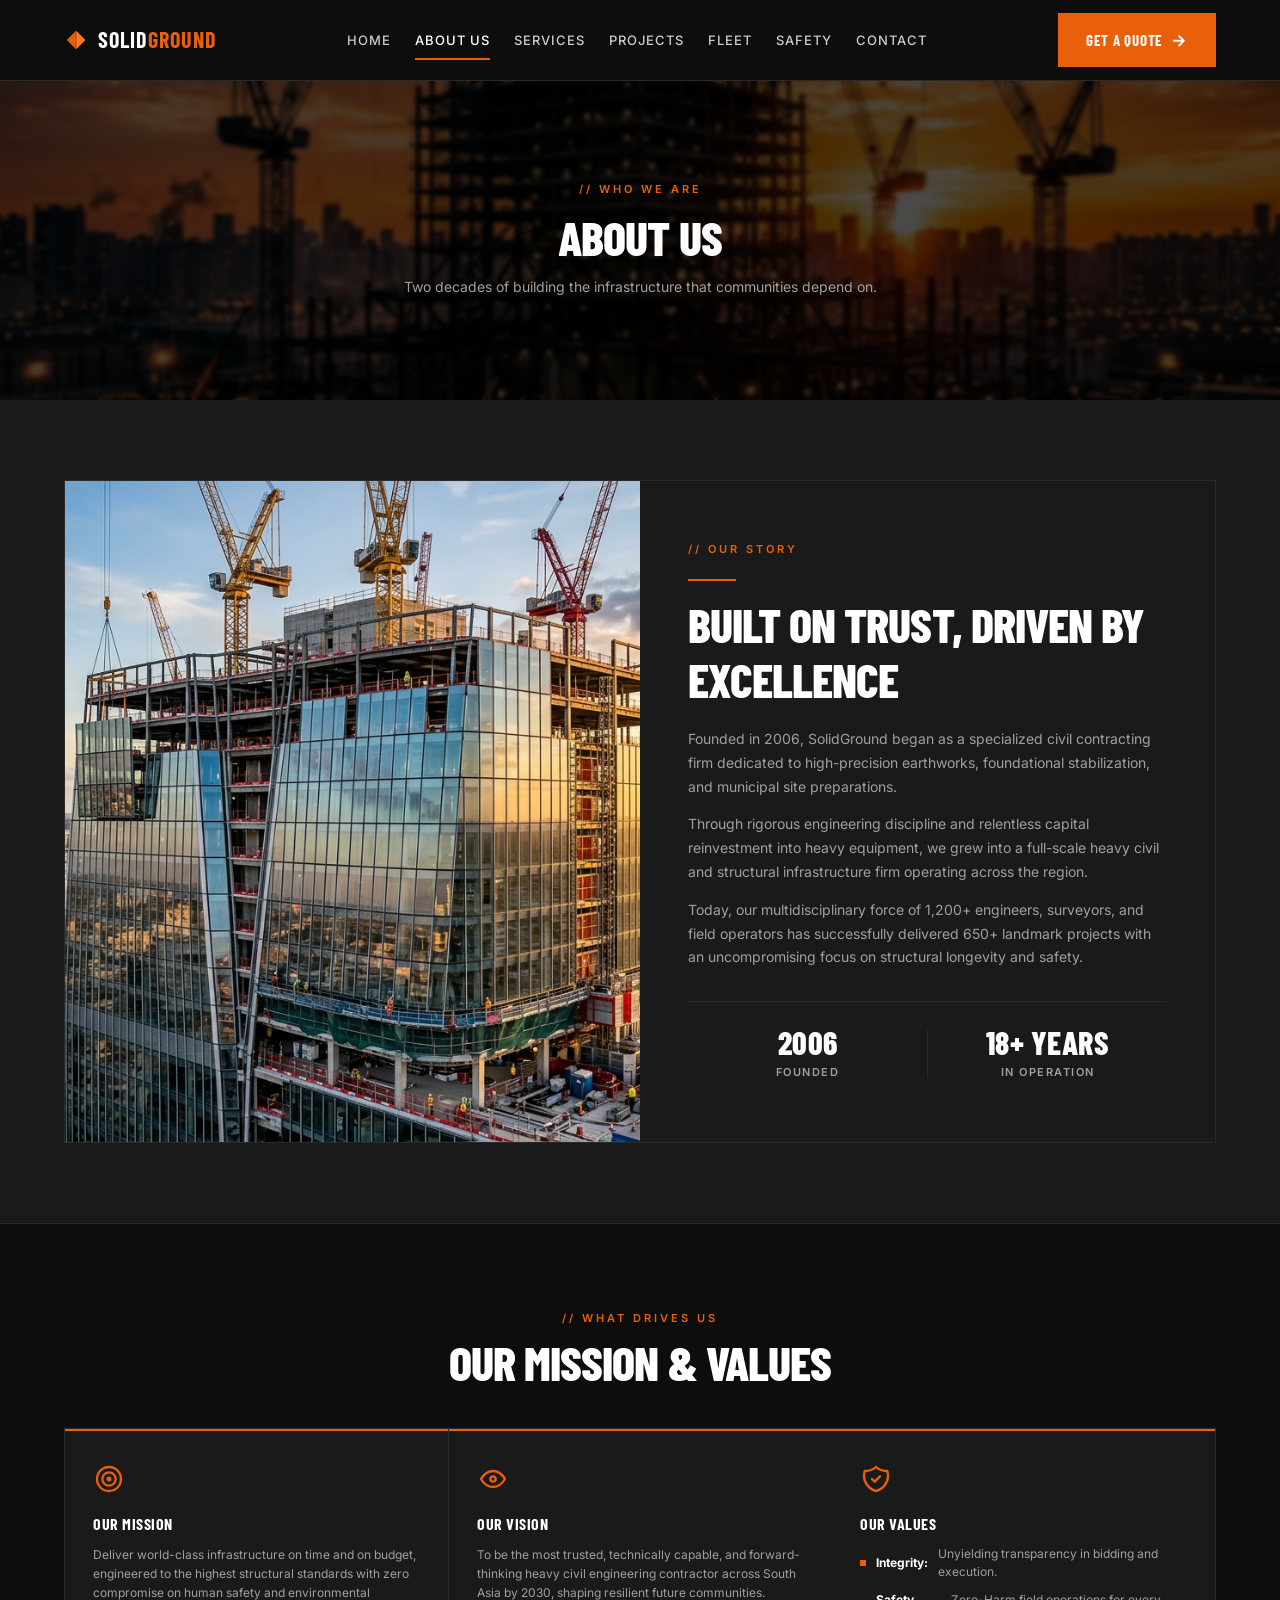
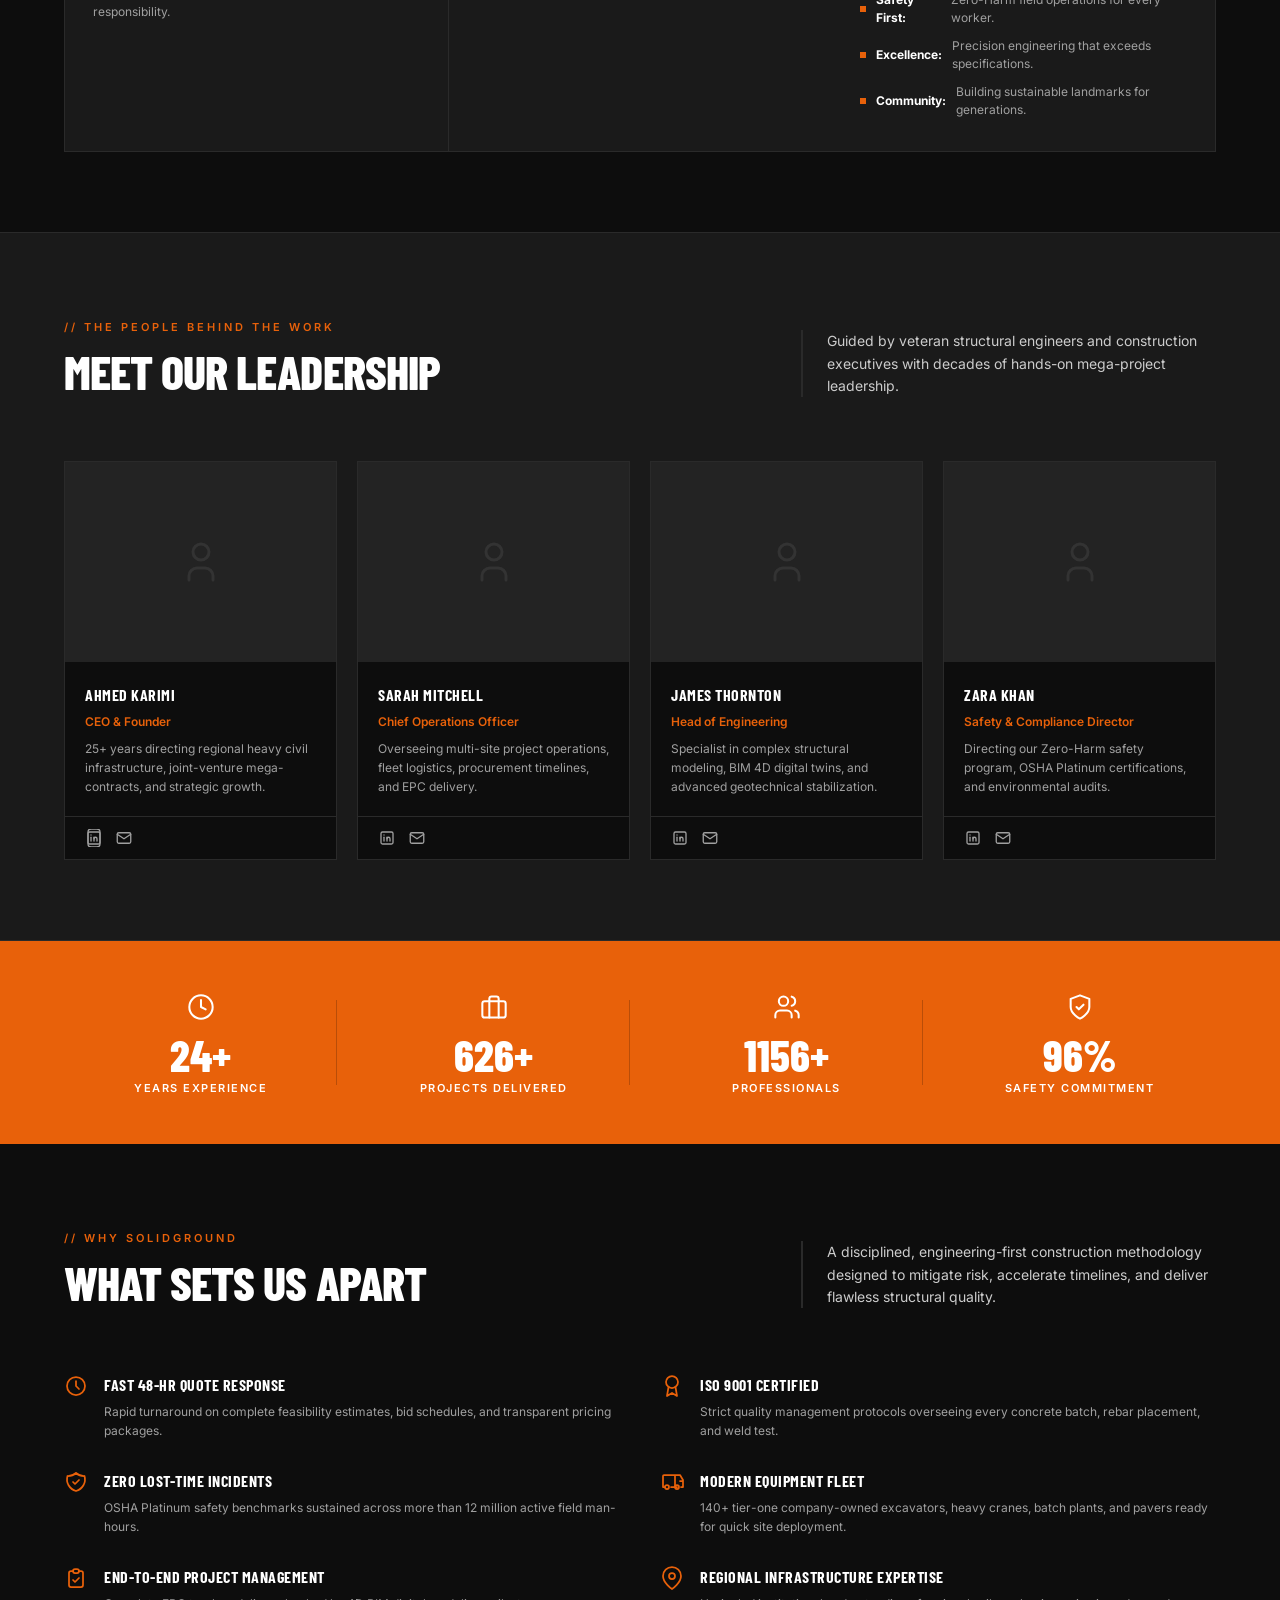
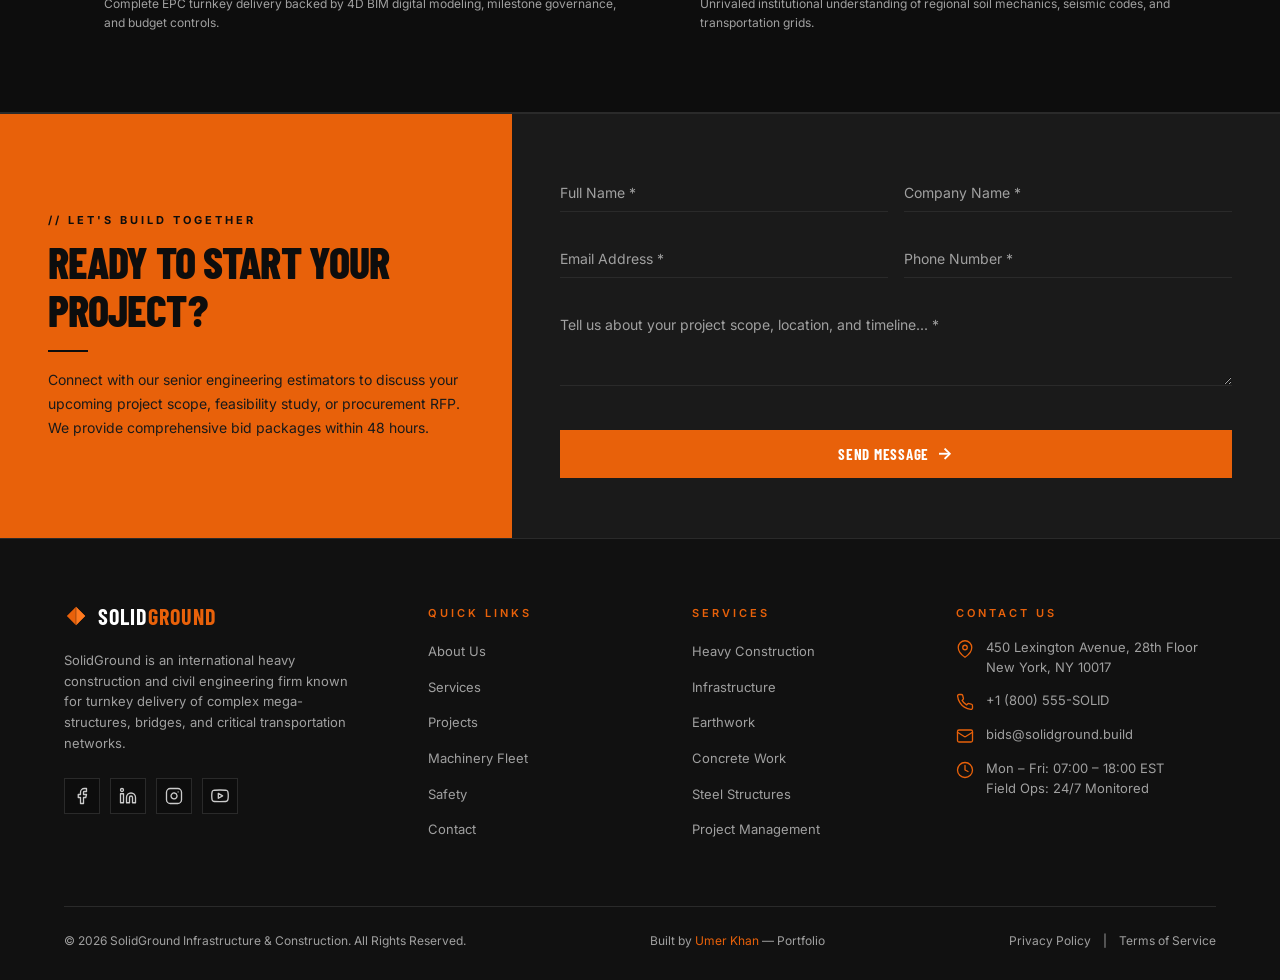
==== commit f28b0c36: "Fix: about.html alignment, sizing, and responsive layout" ====
--- a/about.html
+++ b/about.html
@@ -100,37 +100,40 @@
 
     <!-- SECTION 2 — COMPANY STORY (TWO-COLUMN) -->
     <section class="story-section" id="story">
-      <div class="story-grid">
-        <!-- Left Column (50%): Large Construction Photo -->
-        <div class="story-image-wrap reveal-on-scroll">
-          <img src="assets/images/project-highrise.jpg" alt="SolidGround structural high-rise tower engineering site" loading="lazy">
-        </div>
-
-        <!-- Right Column (50%): Content & Stats -->
-        <div class="story-content-wrap reveal-on-scroll reveal-delay-1">
-          <span class="eyebrow">// OUR STORY</span>
-          <div class="story-rule"></div>
-          <h2 class="section-title">BUILT ON TRUST, DRIVEN BY EXCELLENCE</h2>
-          
-          <p>
-            Founded in 2006, SolidGround began as a specialized civil contracting firm dedicated to high-precision earthworks, foundational stabilization, and municipal site preparations.
-          </p>
-          <p>
-            Through rigorous engineering discipline and relentless capital reinvestment into heavy equipment, we grew into a full-scale heavy civil and structural infrastructure firm operating across the region.
-          </p>
-          <p>
-            Today, our multidisciplinary force of 1,200+ engineers, surveyors, and field operators has successfully delivered 650+ landmark projects with an uncompromising focus on structural longevity and safety.
-          </p>
-
-          <!-- Bottom Inline Stats -->
-          <div class="story-stats-row">
-            <div class="story-stat-item">
-              <span class="story-stat-val">2006</span>
-              <span class="story-stat-lbl">FOUNDED</span>
-            </div>
-            <div class="story-stat-item">
-              <span class="story-stat-val">18+ YEARS</span>
-              <span class="story-stat-lbl">IN OPERATION</span>
+      <div class="container">
+        <div class="story-grid">
+          <!-- Left Column (50%): Large Construction Photo -->
+          <div class="story-image-wrap reveal-on-scroll">
+            <img src="assets/images/project-highrise.jpg" alt="SolidGround structural high-rise tower engineering site" loading="lazy">
+          </div>
+
+          <!-- Right Column (50%): Content & Stats -->
+          <div class="story-content-wrap reveal-on-scroll reveal-delay-1">
+            <span class="eyebrow">// OUR STORY</span>
+            <div class="story-rule"></div>
+            <h2 class="section-title">BUILT ON TRUST, DRIVEN BY EXCELLENCE</h2>
+            
+            <p>
+              Founded in 2006, SolidGround began as a specialized civil contracting firm dedicated to high-precision earthworks, foundational stabilization, and municipal site preparations.
+            </p>
+            <p>
+              Through rigorous engineering discipline and relentless capital reinvestment into heavy equipment, we grew into a full-scale heavy civil and structural infrastructure firm operating across the region.
+            </p>
+            <p>
+              Today, our multidisciplinary force of 1,200+ engineers, surveyors, and field operators has successfully delivered 650+ landmark projects with an uncompromising focus on structural longevity and safety.
+            </p>
+
+            <!-- Bottom Inline Stats -->
+            <div class="story-stats-row">
+              <div class="story-stat-item">
+                <span class="story-stat-val">2006</span>
+                <span class="story-stat-lbl">FOUNDED</span>
+              </div>
+              <div class="story-stat-divider"></div>
+              <div class="story-stat-item">
+                <span class="story-stat-val">18+ YEARS</span>
+                <span class="story-stat-lbl">IN OPERATION</span>
+              </div>
             </div>
           </div>
         </div>
--- a/css/base.css
+++ b/css/base.css
@@ -81,7 +81,7 @@
 
 /* Reusable Typography Classes */
 .eyebrow {
-  font-size: 12px;
+  font-size: 11px;
   letter-spacing: 3px;
   color: var(--color-orange);
   font-weight: 600;
@@ -93,12 +93,12 @@
 }
 
 .section-title {
-  font-size: clamp(28px, 3.5vw, 42px);
+  font-size: clamp(28px, 4vw, 48px);
   font-weight: 800;
   font-family: var(--font-display);
   text-transform: uppercase;
   color: var(--color-white);
-  line-height: 1.15;
+  line-height: 1.1;
   letter-spacing: -0.02em;
 }
 
--- a/css/layout.css
+++ b/css/layout.css
@@ -5,17 +5,18 @@
 /* Container & Layout Constraints */
 .container {
   width: 100%;
-  max-width: 1280px;
+  max-width: 1200px;
   margin-left: auto;
   margin-right: auto;
   padding-left: 24px;
   padding-right: 24px;
+  box-sizing: border-box;
 }
 
 @media (max-width: 768px) {
   .container {
-    padding-left: 16px;
-    padding-right: 16px;
+    padding-left: 24px;
+    padding-right: 24px;
   }
 }
 
@@ -23,12 +24,13 @@
   width: 100%;
   padding-left: 24px;
   padding-right: 24px;
+  box-sizing: border-box;
 }
 
 @media (max-width: 768px) {
   .container-fluid {
-    padding-left: 16px;
-    padding-right: 16px;
+    padding-left: 24px;
+    padding-right: 24px;
   }
 }
 
--- a/css/components.css
+++ b/css/components.css
@@ -1864,13 +1864,32 @@
 }
 
 /* ==========================================================================
-   About Us Page Component Specifics
+   About Us Page Component Specifics — Precise Alignment & Sizing
    ========================================================================== */
 
-/* Section 1 — About Hero Banner Override (320px) */
+/* GENERAL SECTION STYLING */
+.about-hero-banner,
+.story-section,
+.mission-section,
+.team-section,
+.why-choose-section {
+  width: 100%;
+  box-sizing: border-box;
+}
+
+.story-section,
+.mission-section,
+.team-section,
+.why-choose-section {
+  padding: 80px 0;
+}
+
+/* SECTION 1 — HERO */
 .about-hero-banner {
   position: relative;
   height: 320px;
+  min-height: 320px;
+  max-height: 320px;
   background-image: url('../assets/images/hero-construction.jpg');
   background-size: cover;
   background-position: center;
@@ -1879,6 +1898,9 @@
   align-items: center;
   justify-content: center;
   text-align: center;
+  padding: 0;
+  box-sizing: border-box;
+  overflow: hidden;
 }
 
 .about-hero-overlay {
@@ -1892,51 +1914,67 @@
 .about-hero-content {
   position: relative;
   z-index: 2;
-  max-width: 780px;
-  padding: 0 var(--space-md);
+  max-width: 800px;
+  width: 100%;
+  margin: 0 auto;
+  padding: 0 24px;
+  box-sizing: border-box;
+  display: flex;
+  flex-direction: column;
+  align-items: center;
+  justify-content: center;
+  text-align: center;
+  gap: 12px;
+}
+
+.about-hero-content .eyebrow {
+  margin: 0;
+  font-size: 11px;
+  letter-spacing: 3px;
+  text-transform: uppercase;
+  color: var(--color-orange);
+  font-weight: 600;
 }
 
 .about-hero-content .section-title {
-  margin-top: 8px;
-  margin-bottom: 12px;
+  margin: 0;
+  font-size: clamp(28px, 4vw, 48px);
+  line-height: 1.1;
+  color: var(--color-white);
 }
 
 .about-hero-content p {
-  color: var(--color-grey-light);
-  font-size: 16px;
-  max-width: 620px;
-  margin: 0 auto;
-}
-
-/* Section 2 — Company Story (Two-Column) */
+  margin: 0;
+  color: #A0A0A0;
+  font-family: var(--font-body);
+  font-size: 14px;
+  line-height: 1.7;
+  max-width: 600px;
+}
+
+/* SECTION 2 — COMPANY STORY (TWO-COLUMN) */
 .story-section {
-  padding: 0;
   background-color: var(--color-dark-2);
   border-bottom: 1px solid var(--color-border);
 }
 
 .story-grid {
   display: grid;
-  grid-template-columns: 1fr;
-  min-height: 560px;
-}
-
-@media (min-width: 992px) {
-  .story-grid {
-    grid-template-columns: 1fr 1fr;
-  }
+  grid-template-columns: 1fr 1fr;
+  width: 100%;
+  box-sizing: border-box;
+  background-color: var(--color-dark-2);
+  border: 1px solid var(--color-border);
+  overflow: hidden;
+  align-items: stretch;
 }
 
 .story-image-wrap {
   position: relative;
-  min-height: 380px;
+  width: 100%;
+  height: 100%;
+  min-height: 100%;
   overflow: hidden;
-}
-
-@media (min-width: 992px) {
-  .story-image-wrap {
-    min-height: 100%;
-  }
 }
 
 .story-image-wrap img {
@@ -1952,12 +1990,7 @@
   display: flex;
   flex-direction: column;
   justify-content: center;
-}
-
-@media (max-width: 768px) {
-  .story-content-wrap {
-    padding: 40px 24px;
-  }
+  box-sizing: border-box;
 }
 
 .story-rule {
@@ -1969,40 +2002,48 @@
 }
 
 .story-content-wrap .section-title {
-  margin-bottom: 24px;
+  margin-bottom: 20px;
   line-height: 1.15;
 }
 
 .story-content-wrap p {
-  color: var(--color-grey-light);
+  color: #A0A0A0;
+  font-family: var(--font-body);
   font-size: 14px;
   line-height: 1.7;
-  margin-bottom: 16px;
+  margin-bottom: 14px;
 }
 
 .story-content-wrap p:last-of-type {
-  margin-bottom: 32px;
+  margin-bottom: 24px;
 }
 
 .story-stats-row {
   display: flex;
   align-items: center;
-  gap: 40px;
+  justify-content: space-between;
+  border-top: 1px solid var(--color-border);
   padding-top: 24px;
-  border-top: 1px solid var(--color-border);
-}
-
-@media (max-width: 576px) {
-  .story-stats-row {
-    flex-direction: column;
-    align-items: flex-start;
-    gap: 20px;
-  }
+  margin-top: 8px;
+  width: 100%;
+  box-sizing: border-box;
 }
 
 .story-stat-item {
-  display: flex;
-  flex-direction: column;
+  flex: 1;
+  display: flex;
+  flex-direction: column;
+  align-items: center;
+  justify-content: center;
+  text-align: center;
+  box-sizing: border-box;
+}
+
+.story-stat-divider {
+  width: 1px;
+  height: 48px;
+  background-color: #2A2A2A;
+  flex-shrink: 0;
 }
 
 .story-stat-val {
@@ -2017,49 +2058,51 @@
 
 .story-stat-lbl {
   font-family: var(--font-body);
-  font-size: 12px;
-  font-weight: 500;
+  font-size: 11px;
+  font-weight: 600;
   text-transform: uppercase;
   letter-spacing: 1.5px;
-  color: var(--color-grey);
+  color: #A0A0A0;
   margin-top: 6px;
 }
 
-/* Section 3 — Mission, Vision, Values */
+/* SECTION 3 — MISSION VISION VALUES (3 CARDS) */
 .mission-section {
   background-color: var(--color-dark);
-  padding: 80px 0;
   border-bottom: 1px solid var(--color-border);
 }
 
 .mission-grid {
   display: grid;
-  grid-template-columns: 1fr;
-  gap: 24px;
+  grid-template-columns: repeat(3, 1fr);
+  gap: 1px;
+  background-color: #2A2A2A;
+  border: 1px solid #2A2A2A;
   margin-top: 40px;
-}
-
-@media (min-width: 992px) {
-  .mission-grid {
-    grid-template-columns: repeat(3, 1fr);
-  }
+  align-items: stretch;
+  width: 100%;
+  box-sizing: border-box;
 }
 
 .mission-card {
   background-color: var(--color-dark-2);
-  border: 1px solid var(--color-border);
+  border: none;
   border-top: 2px solid var(--color-orange);
   padding: 32px 28px;
   display: flex;
   flex-direction: column;
-  transition: transform var(--transition-base), box-shadow var(--transition-base), border-color var(--transition-base);
+  align-items: flex-start;
+  text-align: left;
+  height: 100%;
+  box-sizing: border-box;
+  transition: transform var(--transition-base), box-shadow var(--transition-base);
 }
 
 .mission-card:hover {
   transform: translateY(-4px);
   box-shadow: 0 12px 30px rgba(0, 0, 0, 0.5);
-  border-color: #383838;
-  border-top-color: var(--color-orange);
+  position: relative;
+  z-index: 2;
 }
 
 .mission-card-icon {
@@ -2067,6 +2110,7 @@
   height: 32px;
   color: var(--color-orange);
   margin-bottom: 20px;
+  flex-shrink: 0;
   display: flex;
   align-items: center;
 }
@@ -2079,7 +2123,7 @@
 
 .mission-card h3 {
   font-family: var(--font-display);
-  font-size: 22px;
+  font-size: 16px;
   font-weight: 700;
   text-transform: uppercase;
   color: var(--color-white);
@@ -2088,9 +2132,11 @@
 }
 
 .mission-card p {
-  color: var(--color-grey-light);
-  font-size: 14px;
-  line-height: 1.65;
+  color: #A0A0A0;
+  font-family: var(--font-body);
+  font-size: 12px;
+  line-height: 1.6;
+  margin: 0;
 }
 
 .mission-values-list {
@@ -2100,6 +2146,7 @@
   display: flex;
   flex-direction: column;
   gap: 10px;
+  width: 100%;
 }
 
 .mission-values-list li {
@@ -2107,9 +2154,13 @@
   align-items: center;
   gap: 10px;
   font-family: var(--font-body);
-  font-size: 14px;
-  font-weight: 500;
-  color: var(--color-grey-light);
+  font-size: 12px;
+  color: #A0A0A0;
+  line-height: 1.5;
+}
+
+.mission-values-list li strong {
+  color: var(--color-white);
 }
 
 .mission-values-list li::before {
@@ -2120,30 +2171,19 @@
   flex-shrink: 0;
 }
 
-/* Section 4 — Team Leadership Section */
+/* SECTION 4 — TEAM (4 CARDS) */
 .team-section {
   background-color: var(--color-dark-2);
-  padding: 80px 0;
   border-bottom: 1px solid var(--color-border);
 }
 
 .team-grid {
   display: grid;
-  grid-template-columns: 1fr;
-  gap: 24px;
+  grid-template-columns: repeat(4, 1fr);
+  gap: 20px;
   margin-top: 40px;
-}
-
-@media (min-width: 600px) {
-  .team-grid {
-    grid-template-columns: repeat(2, 1fr);
-  }
-}
-
-@media (min-width: 1024px) {
-  .team-grid {
-    grid-template-columns: repeat(4, 1fr);
-  }
+  width: 100%;
+  box-sizing: border-box;
 }
 
 .team-card {
@@ -2151,6 +2191,9 @@
   border: 1px solid var(--color-border);
   display: flex;
   flex-direction: column;
+  height: 100%;
+  box-sizing: border-box;
+  text-align: left;
   transition: transform var(--transition-base), border-color var(--transition-base), box-shadow var(--transition-base);
 }
 
@@ -2162,11 +2205,15 @@
 
 .team-card-image {
   height: 200px;
-  background-color: var(--color-dark-3);
+  min-height: 200px;
+  max-height: 200px;
+  background-color: #232323;
   display: flex;
   align-items: center;
   justify-content: center;
   width: 100%;
+  box-sizing: border-box;
+  overflow: hidden;
 }
 
 .team-card-image svg {
@@ -2182,6 +2229,9 @@
   flex: 1;
   display: flex;
   flex-direction: column;
+  align-items: flex-start;
+  text-align: left;
+  box-sizing: border-box;
 }
 
 .team-card-name {
@@ -2204,21 +2254,26 @@
 
 .team-card-bio {
   font-family: var(--font-body);
-  font-size: 11px;
-  color: var(--color-grey);
-  line-height: 1.5;
+  font-size: 12px;
+  color: #A0A0A0;
+  line-height: 1.6;
+  margin: 0;
 }
 
 .team-card-footer {
   border-top: 1px solid var(--color-border);
   padding: 12px 20px;
   display: flex;
-  align-items: center;
-  gap: 14px;
+  flex-direction: row;
+  align-items: center;
+  justify-content: flex-start;
+  gap: 12px;
+  width: 100%;
+  box-sizing: border-box;
 }
 
 .team-social-link {
-  color: var(--color-grey);
+  color: #A0A0A0;
   display: inline-flex;
   align-items: center;
   justify-content: center;
@@ -2236,38 +2291,93 @@
   stroke-width: 1.75;
 }
 
-/* Section 6 — Why Choose Us Section */
+/* SECTION 5 — STATS STRIP */
+.stats-strip {
+  background-color: var(--color-orange);
+  color: var(--color-white);
+  padding: 48px 0;
+  position: relative;
+  width: 100%;
+  box-sizing: border-box;
+}
+
+.stats-grid-4 {
+  display: grid;
+  grid-template-columns: repeat(4, 1fr);
+  gap: 20px;
+  width: 100%;
+  box-sizing: border-box;
+}
+
+.stat-item {
+  display: flex;
+  flex-direction: column;
+  align-items: center;
+  justify-content: center;
+  text-align: center;
+  padding: 0 12px;
+  box-sizing: border-box;
+  gap: 4px;
+}
+
+.stat-item .stat-icon {
+  margin-bottom: 4px;
+}
+
+.stat-item .stat-num {
+  font-family: var(--font-display);
+  font-size: clamp(32px, 3.5vw, 44px);
+  font-weight: 800;
+  color: var(--color-white);
+  line-height: 1;
+}
+
+.stat-item .stat-lbl {
+  font-family: var(--font-body);
+  font-size: 11px;
+  font-weight: 600;
+  text-transform: uppercase;
+  letter-spacing: 1.5px;
+  color: var(--color-white);
+  margin-top: 4px;
+  line-height: 1.3;
+}
+
+/* SECTION 6 — WHY CHOOSE US */
 .why-choose-section {
   background-color: var(--color-dark);
-  padding: 80px 0;
   border-bottom: 1px solid var(--color-border);
 }
 
 .why-choose-grid {
   display: grid;
-  grid-template-columns: 1fr;
-  gap: 32px 40px;
+  grid-template-columns: repeat(2, 1fr);
+  column-gap: 40px;
+  row-gap: 28px;
   margin-top: 40px;
-}
-
-@media (min-width: 768px) {
-  .why-choose-grid {
-    grid-template-columns: repeat(2, 1fr);
-  }
+  width: 100%;
+  box-sizing: border-box;
 }
 
 .why-choose-item {
   display: flex;
   align-items: flex-start;
-  gap: 18px;
+  gap: 16px;
+  width: 100%;
+  box-sizing: border-box;
+  text-align: left;
 }
 
 .why-choose-icon {
   width: 24px;
   height: 24px;
+  min-width: 24px;
   color: var(--color-orange);
   flex-shrink: 0;
   margin-top: 2px;
+  display: flex;
+  align-items: center;
+  justify-content: center;
 }
 
 .why-choose-icon svg {
@@ -2279,6 +2389,8 @@
 .why-choose-text {
   display: flex;
   flex-direction: column;
+  align-items: flex-start;
+  text-align: left;
 }
 
 .why-choose-title {
@@ -2288,12 +2400,229 @@
   text-transform: uppercase;
   color: var(--color-white);
   letter-spacing: 0.5px;
-  margin-bottom: 6px;
+  margin-bottom: 4px;
 }
 
 .why-choose-desc {
   font-family: var(--font-body);
   font-size: 12px;
-  color: var(--color-grey);
+  color: #A0A0A0;
   line-height: 1.6;
-}
+  margin: 0;
+}
+
+/* SECTION 7 — CTA BANNER */
+.contact-cta-section {
+  padding: 0;
+  border-top: 1px solid var(--color-border);
+  background-color: var(--color-dark);
+  width: 100%;
+  box-sizing: border-box;
+}
+
+.contact-split-wrap {
+  display: grid;
+  grid-template-columns: 40% 60%;
+  width: 100%;
+  box-sizing: border-box;
+}
+
+.contact-split-left {
+  background-color: var(--color-orange);
+  padding: 60px 48px;
+  display: flex;
+  flex-direction: column;
+  justify-content: center;
+  color: #0D0D0D;
+  box-sizing: border-box;
+}
+
+.contact-split-left .eyebrow-dark {
+  font-size: 11px;
+  letter-spacing: 3px;
+  color: #0D0D0D;
+  font-weight: 700;
+  text-transform: uppercase;
+  margin-bottom: 8px;
+}
+
+.contact-split-left .section-title-dark {
+  font-family: var(--font-display);
+  font-size: clamp(28px, 4vw, 44px);
+  font-weight: 800;
+  color: #0D0D0D;
+  line-height: 1.1;
+  text-transform: uppercase;
+  margin-bottom: 16px;
+}
+
+.contact-split-left .rule-dark {
+  width: 40px;
+  height: 2px;
+  background-color: #0D0D0D;
+  margin-bottom: 16px;
+}
+
+.contact-split-left p {
+  color: #1A1A1A;
+  font-family: var(--font-body);
+  font-size: 14px;
+  line-height: 1.7;
+  margin: 0;
+}
+
+.contact-split-right {
+  background-color: var(--color-dark-2);
+  padding: 60px 48px;
+  display: flex;
+  flex-direction: column;
+  justify-content: center;
+  box-sizing: border-box;
+  width: 100%;
+}
+
+#home-contact-form {
+  width: 100%;
+  box-sizing: border-box;
+}
+
+.input-grid-2x2 {
+  display: grid;
+  grid-template-columns: repeat(2, 1fr);
+  gap: 16px;
+  margin-bottom: 16px;
+  width: 100%;
+  box-sizing: border-box;
+}
+
+.form-group-minimal {
+  position: relative;
+  margin-bottom: 12px;
+  width: 100%;
+  box-sizing: border-box;
+}
+
+.form-input-minimal {
+  width: 100%;
+  background: transparent;
+  border: none;
+  border-bottom: 1px solid var(--color-border);
+  color: var(--color-white);
+  padding: 10px 0;
+  font-family: var(--font-body);
+  font-size: 14px;
+  box-sizing: border-box;
+  transition: border-color var(--transition-fast);
+}
+
+.form-input-minimal:focus {
+  outline: none;
+  border-bottom-color: var(--color-orange);
+}
+
+.form-textarea-minimal {
+  width: 100%;
+  background: transparent;
+  border: none;
+  border-bottom: 1px solid var(--color-border);
+  color: var(--color-white);
+  padding: 10px 0;
+  font-family: var(--font-body);
+  font-size: 14px;
+  resize: vertical;
+  min-height: 80px;
+  box-sizing: border-box;
+  transition: border-color var(--transition-fast);
+}
+
+.form-textarea-minimal:focus {
+  outline: none;
+  border-bottom-color: var(--color-orange);
+}
+
+/* RESPONSIVE BREAKPOINTS */
+@media (max-width: 1024px) {
+  .story-section,
+  .mission-section,
+  .team-section,
+  .why-choose-section {
+    padding: 60px 0;
+  }
+
+  .team-grid {
+    grid-template-columns: repeat(2, 1fr);
+  }
+}
+
+@media (max-width: 768px) {
+  .story-section,
+  .mission-section,
+  .team-section,
+  .why-choose-section {
+    padding: 40px 0;
+  }
+
+  .story-grid {
+    grid-template-columns: 1fr;
+  }
+
+  .story-image-wrap {
+    height: 280px;
+    min-height: 280px;
+  }
+
+  .story-content-wrap {
+    padding: 32px 24px;
+  }
+
+  .stats-grid-4 {
+    grid-template-columns: repeat(2, 1fr);
+    gap: 28px 16px;
+  }
+
+  .why-choose-grid {
+    grid-template-columns: 1fr;
+    row-gap: 24px;
+  }
+
+  .contact-split-wrap {
+    grid-template-columns: 1fr;
+  }
+
+  .contact-split-left {
+    padding: 40px 24px;
+  }
+
+  .contact-split-right {
+    padding: 40px 24px;
+  }
+
+  .input-grid-2x2 {
+    grid-template-columns: 1fr;
+    gap: 12px;
+  }
+}
+
+@media (max-width: 600px) {
+  .mission-grid {
+    grid-template-columns: 1fr;
+  }
+
+  .team-grid {
+    grid-template-columns: 1fr;
+  }
+}
+
+@media (max-width: 480px) {
+  .about-hero-content .section-title {
+    font-size: clamp(24px, 6vw, 36px);
+  }
+
+  .story-stats-row {
+    gap: 16px;
+  }
+
+  .story-stat-val {
+    font-size: 28px;
+  }
+}
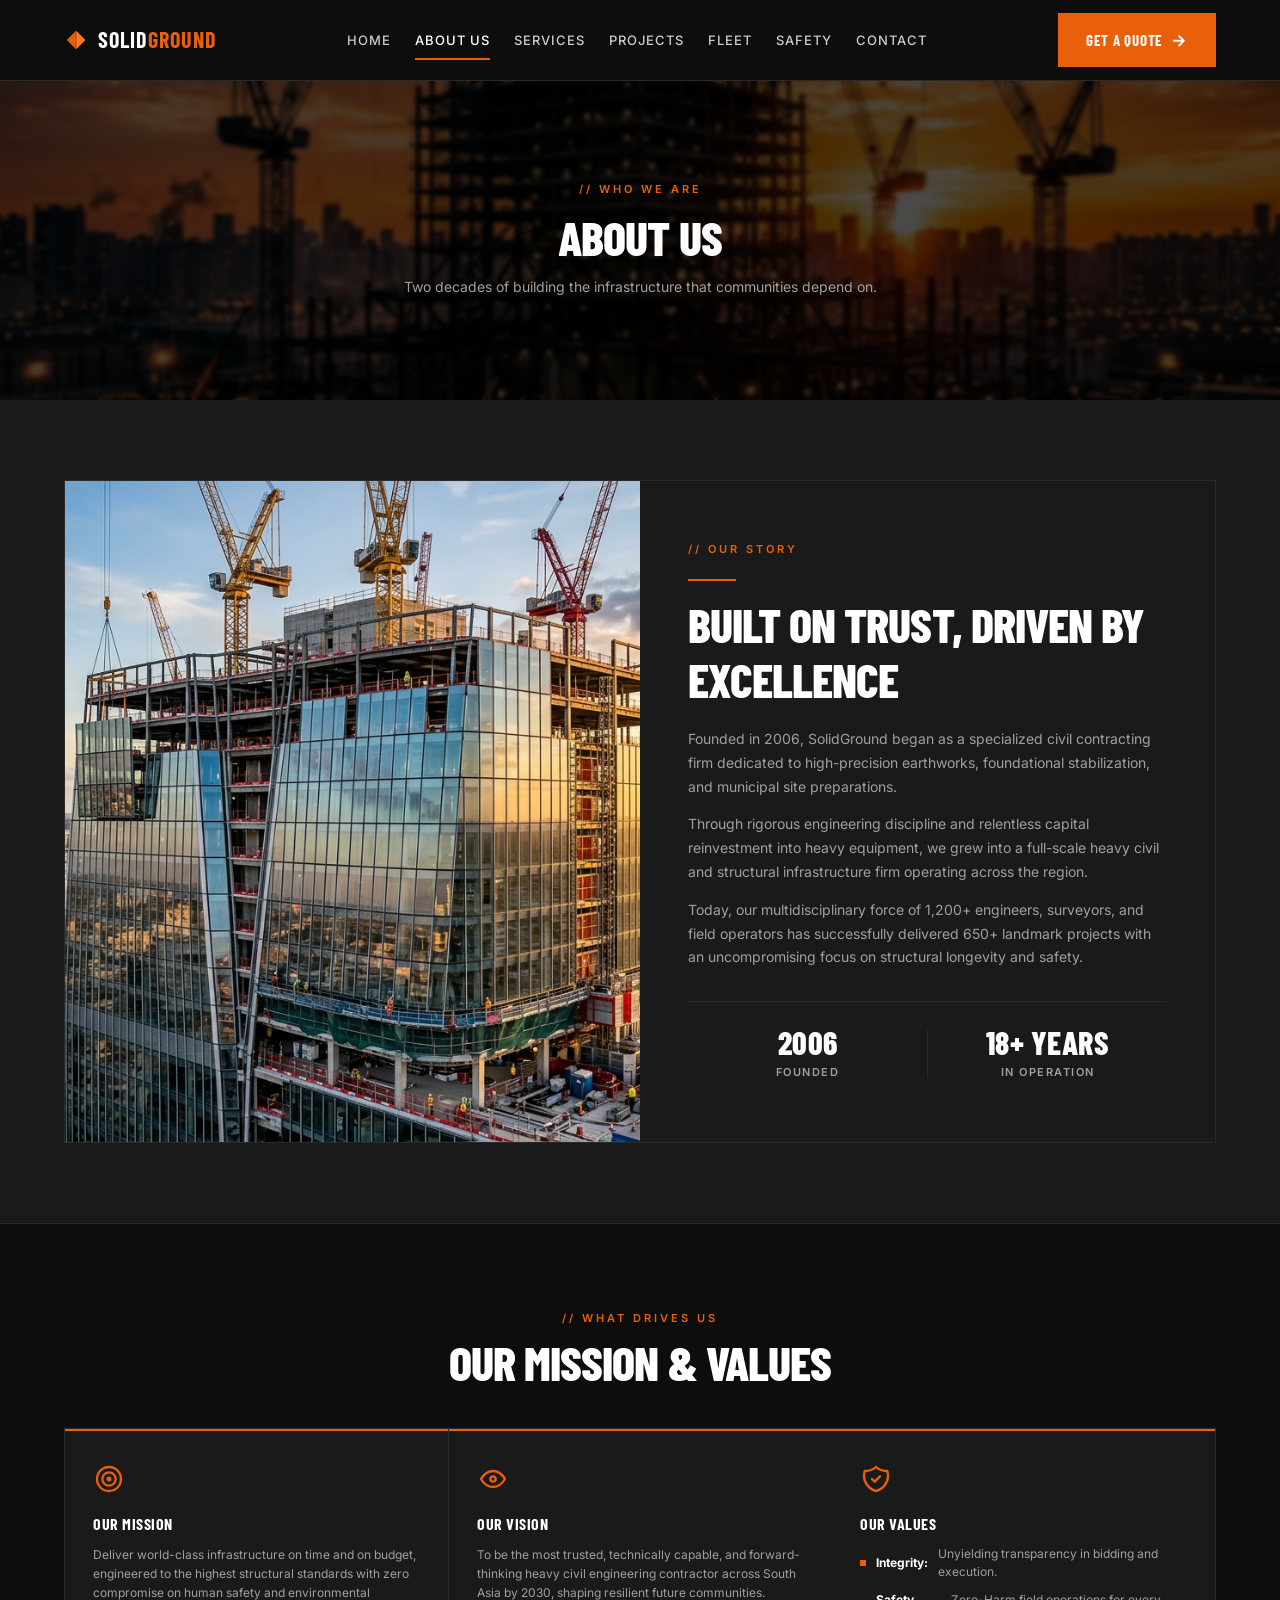
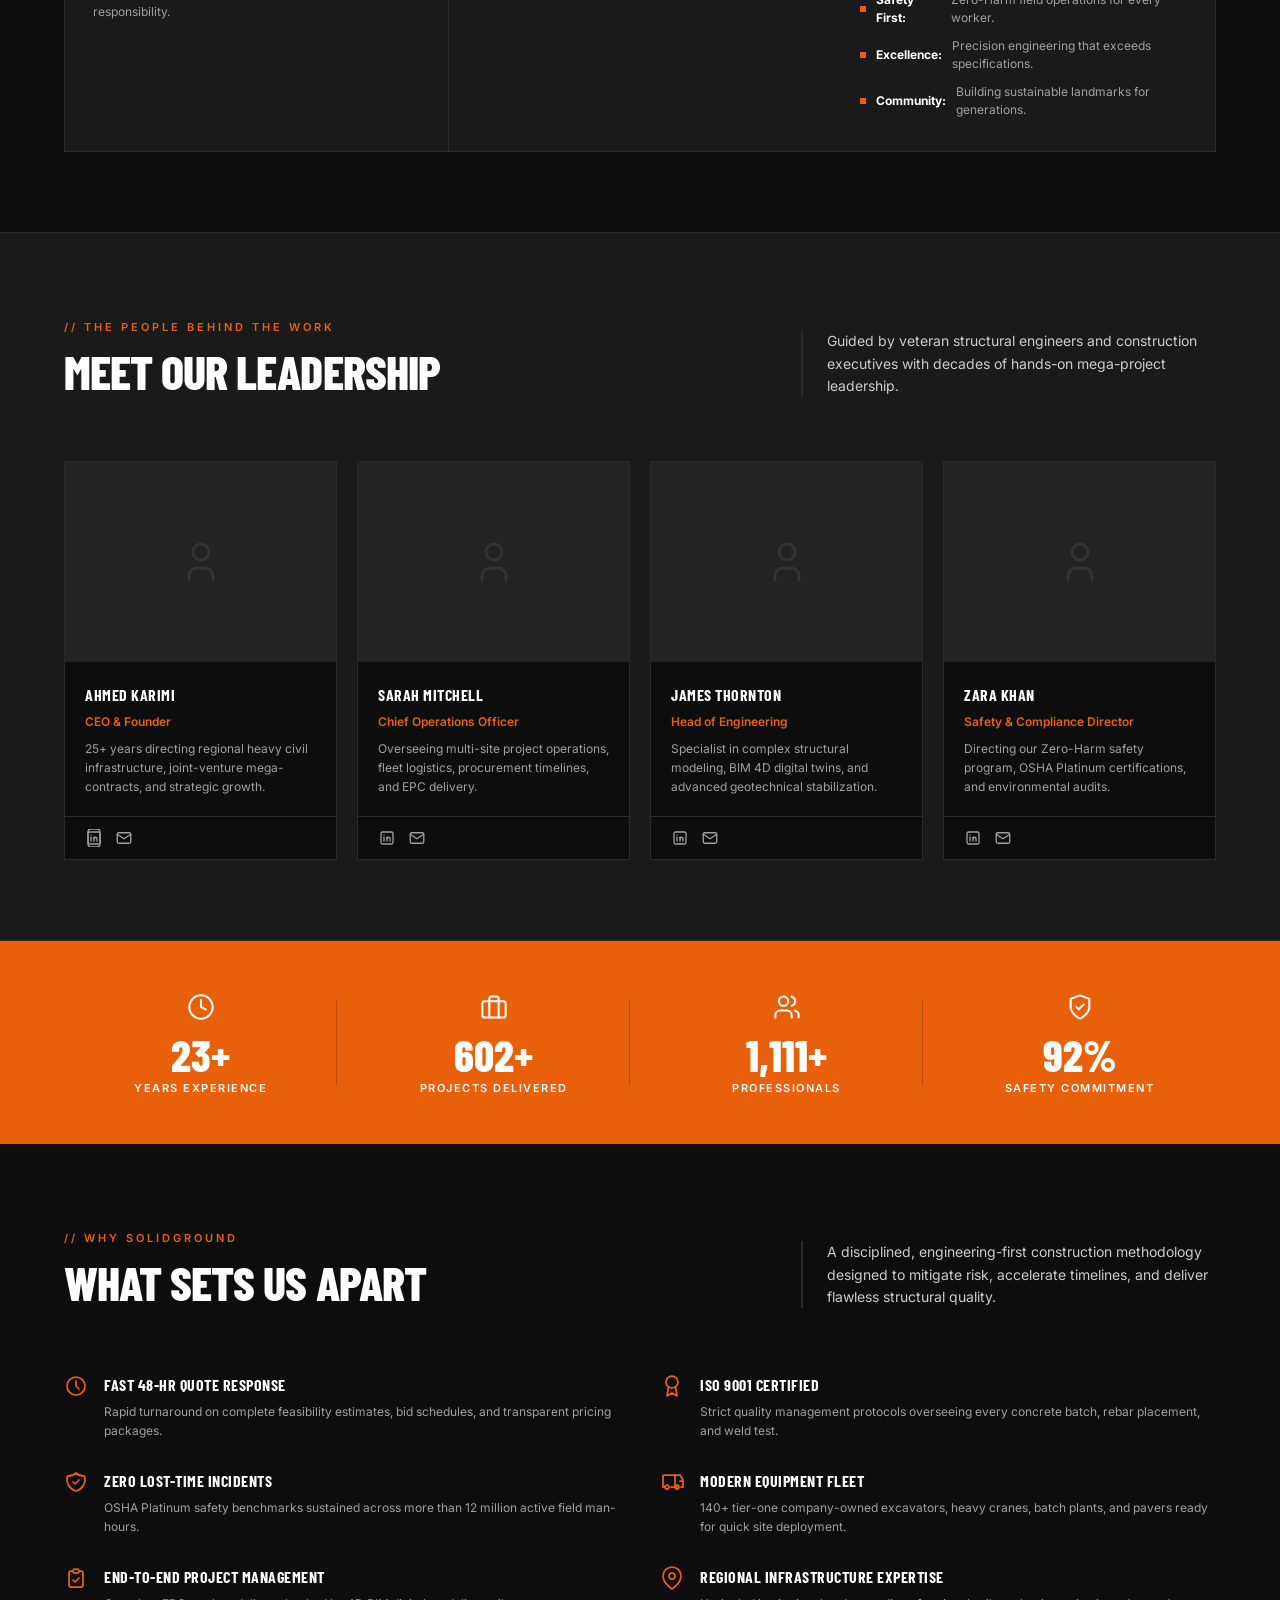
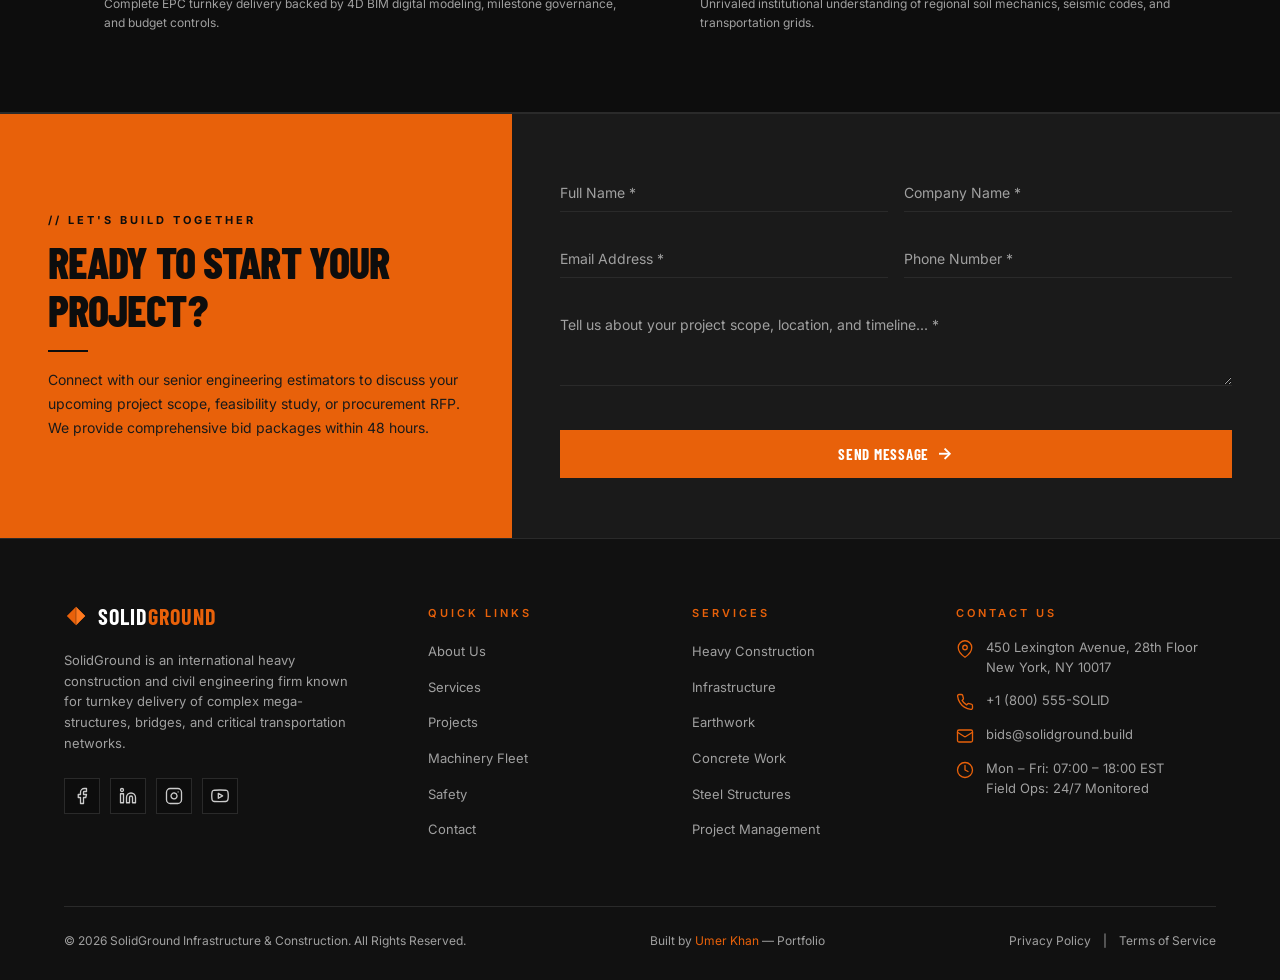
==== commit 4435bf4c: "Phase: Safety page built as standalone, nav link fixed across all pages" ====
--- a/about.html
+++ b/about.html
@@ -45,7 +45,7 @@
         <a href="capabilities.html" class="nav-link">SERVICES</a>
         <a href="projects.html" class="nav-link">PROJECTS</a>
         <a href="fleet.html" class="nav-link">FLEET</a>
-        <a href="capabilities.html#safety-metrics" class="nav-link">SAFETY</a>
+        <a href="safety.html" class="nav-link">SAFETY</a>
         <a href="request-a-bid.html" class="nav-link">CONTACT</a>
       </nav>
 
@@ -79,7 +79,7 @@
       <a href="capabilities.html" class="nav-link">SERVICES</a>
       <a href="projects.html" class="nav-link">PROJECTS</a>
       <a href="fleet.html" class="nav-link">FLEET</a>
-      <a href="capabilities.html#safety-metrics" class="nav-link">SAFETY</a>
+      <a href="safety.html" class="nav-link">SAFETY</a>
       <a href="request-a-bid.html" class="nav-link">CONTACT</a>
     </nav>
     <a href="request-a-bid.html" class="btn btn-primary" style="width: 100%; max-width: 280px; text-align: center;">GET A QUOTE</a>
@@ -657,7 +657,7 @@
             <li><a href="capabilities.html">Services</a></li>
             <li><a href="projects.html">Projects</a></li>
             <li><a href="fleet.html">Machinery Fleet</a></li>
-            <li><a href="capabilities.html#safety-metrics">Safety</a></li>
+            <li><a href="safety.html">Safety</a></li>
             <li><a href="request-a-bid.html">Contact</a></li>
           </ul>
         </div>
--- a/css/components.css
+++ b/css/components.css
@@ -2626,3 +2626,246 @@
     font-size: 28px;
   }
 }
+
+/* ==========================================================================
+   Safety Page Specifics & Capabilities Safety Link Card
+   ========================================================================== */
+
+/* Section 3 — Safety Statement Section */
+.safety-statement-section {
+  background-color: var(--color-dark-2);
+  padding: 80px 0;
+  border-bottom: 1px solid var(--color-border);
+  width: 100%;
+  box-sizing: border-box;
+}
+
+.safety-statement-box {
+  background-color: var(--color-dark);
+  border: 1px solid var(--color-border);
+  padding: 60px 48px;
+  text-align: center;
+  max-width: 960px;
+  margin: 0 auto;
+  box-sizing: border-box;
+}
+
+@media (max-width: 768px) {
+  .safety-statement-box {
+    padding: 36px 20px;
+  }
+}
+
+.statement-quote-line-1 {
+  font-family: var(--font-display);
+  font-size: clamp(24px, 3.5vw, 32px);
+  font-weight: 800;
+  color: var(--color-white);
+  text-transform: uppercase;
+  letter-spacing: 0.5px;
+  line-height: 1.15;
+  display: block;
+}
+
+.statement-quote-line-2 {
+  font-family: var(--font-display);
+  font-size: clamp(24px, 3.5vw, 32px);
+  font-weight: 800;
+  color: var(--color-orange);
+  text-transform: uppercase;
+  letter-spacing: 0.5px;
+  line-height: 1.15;
+  display: block;
+  margin-top: 4px;
+  margin-bottom: 20px;
+}
+
+.statement-desc {
+  font-family: var(--font-body);
+  font-size: 14px;
+  color: #A0A0A0;
+  line-height: 1.7;
+  max-width: 700px;
+  margin: 0 auto;
+}
+
+/* Section 4 — Safety Programs */
+.programs-section {
+  background-color: var(--color-dark);
+  padding: 80px 0;
+  border-bottom: 1px solid var(--color-border);
+  width: 100%;
+  box-sizing: border-box;
+}
+
+.programs-grid-3 {
+  display: grid;
+  grid-template-columns: repeat(3, 1fr);
+  gap: 24px;
+  margin-top: 40px;
+  width: 100%;
+  box-sizing: border-box;
+}
+
+@media (max-width: 768px) {
+  .programs-grid-3 {
+    grid-template-columns: 1fr;
+    gap: 20px;
+  }
+}
+
+.program-card {
+  background-color: var(--color-dark-2);
+  border: 1px solid var(--color-border);
+  border-top: 2px solid var(--color-orange);
+  padding: 32px 28px;
+  display: flex;
+  flex-direction: column;
+  align-items: flex-start;
+  text-align: left;
+  height: 100%;
+  box-sizing: border-box;
+  transition: transform var(--transition-base), box-shadow var(--transition-base), border-color var(--transition-base);
+}
+
+.program-card:hover {
+  transform: translateY(-4px);
+  box-shadow: 0 12px 30px rgba(0, 0, 0, 0.5);
+  border-color: #383838;
+  border-top-color: var(--color-orange);
+}
+
+.program-card-icon {
+  width: 32px;
+  height: 32px;
+  color: var(--color-orange);
+  margin-bottom: 20px;
+  flex-shrink: 0;
+  display: flex;
+  align-items: center;
+}
+
+.program-card-icon svg {
+  width: 32px;
+  height: 32px;
+  stroke-width: 1.75;
+}
+
+.program-card h3 {
+  font-family: var(--font-display);
+  font-size: 16px;
+  font-weight: 700;
+  text-transform: uppercase;
+  color: var(--color-white);
+  margin-bottom: 12px;
+  letter-spacing: 0.5px;
+}
+
+.program-card p {
+  color: #A0A0A0;
+  font-family: var(--font-body);
+  font-size: 12px;
+  line-height: 1.6;
+  margin: 0;
+}
+
+/* Section 6 — Safety Stats Table */
+.safety-table-section {
+  background-color: var(--color-dark);
+  padding: 80px 0;
+  border-bottom: 1px solid var(--color-border);
+  width: 100%;
+  box-sizing: border-box;
+}
+
+.safety-table-wrap {
+  max-width: 800px;
+  margin: 40px auto 0;
+  width: 100%;
+  box-sizing: border-box;
+}
+
+.safety-stats-table {
+  width: 100%;
+  border-collapse: collapse;
+  border: none;
+}
+
+.safety-stats-table tr {
+  border-bottom: 1px solid #2A2A2A;
+}
+
+.safety-stats-table tr:first-child {
+  border-top: 1px solid #2A2A2A;
+}
+
+.safety-stats-table td {
+  padding: 16px 8px;
+  vertical-align: middle;
+}
+
+.safety-stats-table .stat-row-lbl {
+  font-family: var(--font-body);
+  font-size: 14px;
+  color: #A0A0A0;
+  text-align: left;
+}
+
+.safety-stats-table .stat-row-val {
+  font-family: var(--font-display);
+  font-size: 20px;
+  font-weight: 700;
+  color: var(--color-white);
+  text-align: right;
+  letter-spacing: 0.5px;
+}
+
+/* Capabilities Page — Safety Link Card */
+.safety-link-card {
+  background-color: var(--color-dark-2);
+  border: 1px solid var(--color-border);
+  border-left: 4px solid var(--color-orange);
+  padding: 36px 32px;
+  display: flex;
+  flex-direction: row;
+  align-items: center;
+  justify-content: space-between;
+  gap: 28px;
+  box-sizing: border-box;
+  width: 100%;
+}
+
+@media (max-width: 768px) {
+  .safety-link-card {
+    flex-direction: column;
+    align-items: flex-start;
+    padding: 28px 20px;
+  }
+}
+
+.safety-link-left {
+  flex: 1;
+}
+
+.safety-link-left p {
+  color: #A0A0A0;
+  font-family: var(--font-body);
+  font-size: 14px;
+  line-height: 1.6;
+}
+
+@media (max-width: 1024px) {
+  .safety-statement-section,
+  .programs-section,
+  .safety-table-section {
+    padding: 60px 0;
+  }
+}
+
+@media (max-width: 768px) {
+  .safety-statement-section,
+  .programs-section,
+  .safety-table-section {
+    padding: 40px 0;
+  }
+}
